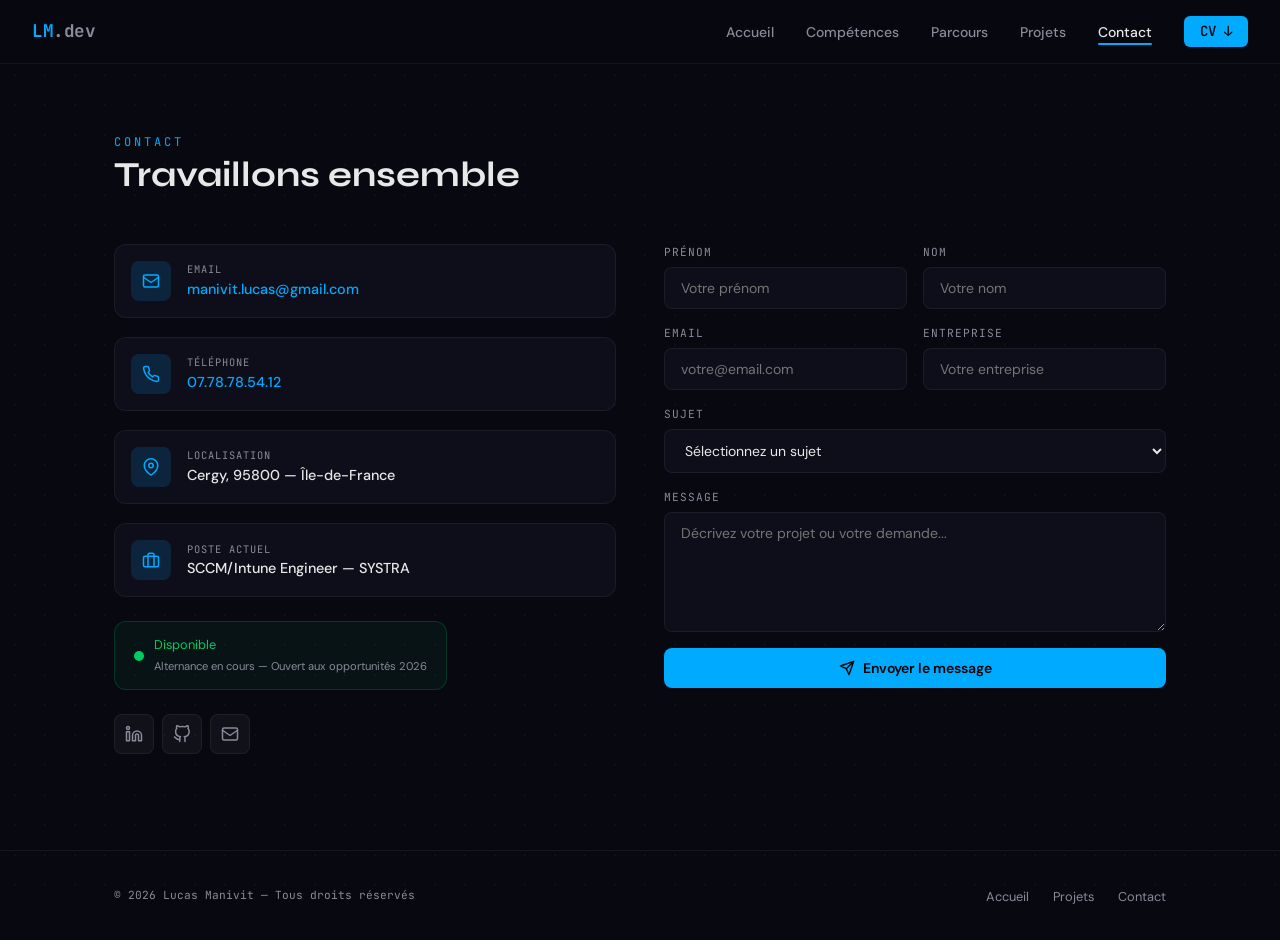
==== contact.html @ 803231f3 "Portfolio initial - Lucas Manivit" ====
<!DOCTYPE html>
<html lang="fr">
<head>
  <meta charset="UTF-8">
  <meta name="viewport" content="width=device-width, initial-scale=1.0">
  <title>Contact — Lucas Manivit</title>
  <meta name="description" content="Contactez Lucas Manivit — Ingénieur SCCM/Intune, étudiant Réseaux & Sécurité.">
  <link rel="preconnect" href="https://fonts.googleapis.com">
  <link rel="preconnect" href="https://fonts.gstatic.com" crossorigin>
  <link href="https://fonts.googleapis.com/css2?family=DM+Sans:wght@400;500;600;700&family=JetBrains+Mono:wght@400;500;600;700&family=Syne:wght@600;700;800&display=swap" rel="stylesheet">
  <link rel="stylesheet" href="assets/style.css">
</head>
<body>

  <!-- ========== NAV ========== -->
  <nav class="nav">
    <a href="index.html" class="nav-logo">LM<span>.dev</span></a>
    <ul class="nav-links">
      <li><a href="index.html">Accueil</a></li>
      <li><a href="index.html#skills">Compétences</a></li>
      <li><a href="index.html#parcours">Parcours</a></li>
      <li><a href="projects.html">Projets</a></li>
      <li><a href="contact.html" class="active">Contact</a></li>
      <!-- PERSONNALISE ICI — Lien vers ton CV PDF -->
      <li><a href="https://drive.google.com/file/d/1V28p5-ASsnXo-tvivpk8QhRlg4-nPZ9K/view?usp=sharing" class="nav-cta" target="_blank">CV ↓</a></li>
    </ul>
    <button class="nav-hamburger" aria-label="Menu">
      <span></span><span></span><span></span>
    </button>
  </nav>

  <!-- ========== CONTACT ========== -->
  <section class="section" style="padding-top:8rem; min-height:calc(100vh - 80px)">
    <div class="container">
      <div class="reveal">
        <span class="section-label">Contact</span>
        <h2 class="section-title">Travaillons ensemble</h2>
      </div>

      <div class="contact-grid">

        <!-- Colonne gauche : Infos -->
        <div class="reveal">
          <div class="contact-info-list">

            <div class="contact-item">
              <div class="contact-item-icon">
                <svg viewBox="0 0 24 24" fill="none" stroke="currentColor" stroke-width="2" stroke-linecap="round" stroke-linejoin="round"><rect x="2" y="4" width="20" height="16" rx="2"/><path d="M22 7l-10 7L2 7"/></svg>
              </div>
              <div class="contact-item-text">
                <span class="contact-item-label">Email</span>
                <a href="mailto:manivit.lucas@gmail.com?subject=Prise%20de%20contact%20-%20Portfolio%20Lucas%20Manivit" class="contact-item-value">manivit.lucas@gmail.com</a>
              </div>
            </div>

            <div class="contact-item">
              <div class="contact-item-icon">
                <svg viewBox="0 0 24 24" fill="none" stroke="currentColor" stroke-width="2" stroke-linecap="round" stroke-linejoin="round"><path d="M22 16.92v3a2 2 0 01-2.18 2 19.79 19.79 0 01-8.63-3.07 19.5 19.5 0 01-6-6 19.79 19.79 0 01-3.07-8.67A2 2 0 014.11 2h3a2 2 0 012 1.72 12.84 12.84 0 00.7 2.81 2 2 0 01-.45 2.11L8.09 9.91a16 16 0 006 6l1.27-1.27a2 2 0 012.11-.45 12.84 12.84 0 002.81.7A2 2 0 0122 16.92z"/></svg>
              </div>
              <div class="contact-item-text">
                <span class="contact-item-label">Téléphone</span>
                <a href="tel:+33778785412" class="contact-item-value">07.78.78.54.12</a>
              </div>
            </div>

            <div class="contact-item">
              <div class="contact-item-icon">
                <svg viewBox="0 0 24 24" fill="none" stroke="currentColor" stroke-width="2" stroke-linecap="round" stroke-linejoin="round"><path d="M21 10c0 7-9 13-9 13s-9-6-9-13a9 9 0 0118 0z"/><circle cx="12" cy="10" r="3"/></svg>
              </div>
              <div class="contact-item-text">
                <span class="contact-item-label">Localisation</span>
                <span class="contact-item-value">Cergy, 95800 — Île-de-France</span>
              </div>
            </div>

            <div class="contact-item">
              <div class="contact-item-icon">
                <svg viewBox="0 0 24 24" fill="none" stroke="currentColor" stroke-width="2" stroke-linecap="round" stroke-linejoin="round"><rect x="2" y="7" width="20" height="14" rx="2"/><path d="M16 21V5a2 2 0 00-2-2h-4a2 2 0 00-2 2v16"/></svg>
              </div>
              <div class="contact-item-text">
                <span class="contact-item-label">Poste actuel</span>
                <span class="contact-item-value">SCCM/Intune Engineer — SYSTRA</span>
              </div>
            </div>

          </div>

          <div class="availability-badge" style="margin-top:1.5rem">
            <div class="availability-dot"></div>
            <div class="availability-text">
              Disponible
              <span>Alternance en cours — Ouvert aux opportunités 2026</span>
            </div>
          </div>

          <div class="contact-socials" style="margin-top:1.5rem">
            <a href="https://www.linkedin.com/in/lucas-manivit/" class="social-btn" title="LinkedIn" target="_blank">
              <svg viewBox="0 0 24 24" fill="none" stroke="currentColor" stroke-width="2" stroke-linecap="round" stroke-linejoin="round"><path d="M16 8a6 6 0 016 6v7h-4v-7a2 2 0 00-4 0v7h-4v-7a6 6 0 016-6z"/><rect x="2" y="9" width="4" height="12"/><circle cx="4" cy="4" r="2"/></svg>
            </a>
            <a href="https://github.com/entimo" class="social-btn" title="GitHub" target="_blank">
              <svg viewBox="0 0 24 24" fill="none" stroke="currentColor" stroke-width="2" stroke-linecap="round" stroke-linejoin="round"><path d="M9 19c-5 1.5-5-2.5-7-3m14 6v-3.87a3.37 3.37 0 00-.94-2.61c3.14-.35 6.44-1.54 6.44-7A5.44 5.44 0 0020 4.77 5.07 5.07 0 0019.91 1S18.73.65 16 2.48a13.38 13.38 0 00-7 0C6.27.65 5.09 1 5.09 1A5.07 5.07 0 005 4.77a5.44 5.44 0 00-1.5 3.78c0 5.42 3.3 6.61 6.44 7A3.37 3.37 0 009 18.13V22"/></svg>
            </a>
            <a href="mailto:manivit.lucas@gmail.com?subject=Prise%20de%20contact%20-%20Portfolio%20Lucas%20Manivit" class="social-btn" title="Email">
              <svg viewBox="0 0 24 24" fill="none" stroke="currentColor" stroke-width="2" stroke-linecap="round" stroke-linejoin="round"><rect x="2" y="4" width="20" height="16" rx="2"/><path d="M22 7l-10 7L2 7"/></svg>
            </a>
          </div>
        </div>

        <!-- Colonne droite : Formulaire -->
        <div class="reveal">
          <form id="contact-form" class="contact-form">
            <div class="form-row">
              <div class="form-group">
                <label for="firstname">Prénom</label>
                <input type="text" id="firstname" name="firstname" placeholder="Votre prénom" required>
              </div>
              <div class="form-group">
                <label for="lastname">Nom</label>
                <input type="text" id="lastname" name="lastname" placeholder="Votre nom" required>
              </div>
            </div>

            <div class="form-row">
              <div class="form-group">
                <label for="email">Email</label>
                <input type="email" id="email" name="email" placeholder="votre@email.com" required>
              </div>
              <div class="form-group">
                <label for="company">Entreprise</label>
                <input type="text" id="company" name="company" placeholder="Votre entreprise">
              </div>
            </div>

            <div class="form-group">
              <label for="subject">Sujet</label>
              <select id="subject" name="subject">
                <option value="">Sélectionnez un sujet</option>
                <option value="opportunite">Opportunité professionnelle</option>
                <option value="projet">Proposition de projet</option>
                <option value="collaboration">Collaboration</option>
                <option value="autre">Autre</option>
              </select>
            </div>

            <div class="form-group">
              <label for="message">Message</label>
              <textarea id="message" name="message" placeholder="Décrivez votre projet ou votre demande..." required></textarea>
            </div>

            <button type="submit" class="btn btn-primary" style="width:100%;justify-content:center">
              <svg width="16" height="16" viewBox="0 0 24 24" fill="none" stroke="currentColor" stroke-width="2" stroke-linecap="round" stroke-linejoin="round"><line x1="22" y1="2" x2="11" y2="13"/><polygon points="22 2 15 22 11 13 2 9 22 2"/></svg>
              Envoyer le message
            </button>
          </form>

          <div id="form-success" class="form-success">
            ✓ Message envoyé avec succès ! Je vous répondrai dans les plus brefs délais.
          </div>
        </div>

      </div>
    </div>
  </section>

  <!-- ========== FOOTER ========== -->
  <footer class="footer">
    <div class="container">
      <div class="footer-content">
        <span class="footer-text">© 2026 Lucas Manivit — Tous droits réservés</span>
        <ul class="footer-links">
          <li><a href="index.html">Accueil</a></li>
          <li><a href="projects.html">Projets</a></li>
          <li><a href="contact.html">Contact</a></li>
        </ul>
      </div>
    </div>
  </footer>

  <!-- Scroll to top -->
  <button class="scroll-top" aria-label="Retour en haut">
    <svg viewBox="0 0 24 24" fill="none" stroke="currentColor" stroke-width="2" stroke-linecap="round" stroke-linejoin="round"><polyline points="18 15 12 9 6 15"/></svg>
  </button>

  <script src="assets/script.js"></script>
</body>
</html>
---- assets/style.css ----
/* ============================================
   LUCAS MANIVIT — PORTFOLIO
   Design System : Dark Minimal + Blue Accent
   ============================================ */

/* --- Reset & Base --- */
*, *::before, *::after { margin: 0; padding: 0; box-sizing: border-box; }

:root {
  --bg: #080810;
  --bg-card: #0e0e1a;
  --bg-card-hover: #12122a;
  --text: #e8e8e8;
  --text-dim: #8a8a9a;
  --accent: #00aaff;
  --accent-glow: rgba(0, 170, 255, 0.15);
  --accent-glow-strong: rgba(0, 170, 255, 0.3);
  --border: rgba(255, 255, 255, 0.06);
  --radius: 12px;
  --radius-sm: 8px;
  --transition: 0.2s ease;
  --font-body: 'DM Sans', sans-serif;
  --font-title: 'Syne', sans-serif;
  --font-mono: 'JetBrains Mono', monospace;
}

html {
  scroll-behavior: smooth;
  font-size: 16px;
  -webkit-font-smoothing: antialiased;
}

body {
  font-family: var(--font-body);
  background: var(--bg);
  color: var(--text);
  line-height: 1.6;
  overflow-x: hidden;
  position: relative;
}

/* Dot grid background */
body::before {
  content: '';
  position: fixed;
  inset: 0;
  background-image: radial-gradient(rgba(255,255,255,0.03) 1px, transparent 1px);
  background-size: 30px 30px;
  pointer-events: none;
  z-index: 0;
}

a { color: var(--accent); text-decoration: none; transition: color var(--transition); }
a:hover { color: #33bbff; }

img { max-width: 100%; display: block; }

/* --- Scroll Reveal --- */
.reveal {
  opacity: 0;
  transform: translateY(30px);
  transition: opacity 0.4s ease, transform 0.4s ease;
}
.reveal.visible {
  opacity: 1;
  transform: translateY(0);
}

/* --- Navigation --- */
.nav {
  position: fixed;
  top: 0;
  left: 0;
  right: 0;
  z-index: 1000;
  padding: 0 2rem;
  height: 64px;
  display: flex;
  align-items: center;
  justify-content: space-between;
  background: rgba(8, 8, 16, 0.8);
  backdrop-filter: blur(20px);
  -webkit-backdrop-filter: blur(20px);
  border-bottom: 1px solid var(--border);
}

.nav-logo {
  font-family: var(--font-mono);
  font-size: 1.1rem;
  font-weight: 700;
  color: var(--accent);
  letter-spacing: -0.5px;
}
.nav-logo span { color: var(--text-dim); }

.nav-links {
  display: flex;
  align-items: center;
  gap: 2rem;
  list-style: none;
}

.nav-links a {
  color: var(--text-dim);
  font-size: 0.875rem;
  font-weight: 500;
  transition: color var(--transition);
  position: relative;
}
.nav-links a:hover,
.nav-links a.active { color: var(--text); }

.nav-links a.active::after {
  content: '';
  position: absolute;
  bottom: -4px;
  left: 0;
  right: 0;
  height: 2px;
  background: var(--accent);
  border-radius: 1px;
}

.nav-cta {
  padding: 0.4rem 1rem;
  background: var(--accent);
  color: #000 !important;
  border-radius: 6px;
  font-family: var(--font-mono);
  font-size: 0.8rem;
  font-weight: 600;
  transition: all var(--transition);
}
.nav-cta:hover {
  background: #33bbff;
  box-shadow: 0 0 20px var(--accent-glow);
}

/* Hamburger */
.nav-hamburger {
  display: none;
  flex-direction: column;
  gap: 5px;
  cursor: pointer;
  background: none;
  border: none;
  padding: 4px;
}
.nav-hamburger span {
  width: 24px;
  height: 2px;
  background: var(--text);
  border-radius: 2px;
  transition: all 0.3s ease;
}
.nav-hamburger.open span:nth-child(1) { transform: rotate(45deg) translate(5px, 5px); }
.nav-hamburger.open span:nth-child(2) { opacity: 0; }
.nav-hamburger.open span:nth-child(3) { transform: rotate(-45deg) translate(5px, -5px); }

/* --- Container --- */
.container {
  max-width: 1100px;
  margin: 0 auto;
  padding: 0 1.5rem;
  position: relative;
  z-index: 1;
}

/* --- Section --- */
.section {
  padding: 6rem 0;
}

.section-label {
  font-family: var(--font-mono);
  font-size: 0.75rem;
  color: var(--accent);
  text-transform: uppercase;
  letter-spacing: 3px;
  margin-bottom: 0.5rem;
}

.section-title {
  font-family: var(--font-title);
  font-size: 2.2rem;
  font-weight: 700;
  margin-bottom: 3rem;
  line-height: 1.2;
}

/* ============================================
   HERO
   ============================================ */
.hero {
  min-height: 100vh;
  display: flex;
  align-items: center;
  padding-top: 64px;
  position: relative;
}

/* Glow orb behind hero */
.hero::before {
  content: '';
  position: absolute;
  top: 20%;
  left: 50%;
  transform: translateX(-50%);
  width: 600px;
  height: 600px;
  background: radial-gradient(circle, rgba(0,170,255,0.06) 0%, transparent 70%);
  pointer-events: none;
}

.hero-content {
  display: flex;
  align-items: center;
  gap: 4rem;
  width: 100%;
}

.hero-text { flex: 1; }

.hero-badge {
  display: inline-flex;
  align-items: center;
  gap: 0.5rem;
  padding: 0.35rem 0.9rem;
  background: rgba(0, 170, 255, 0.08);
  border: 1px solid rgba(0, 170, 255, 0.2);
  border-radius: 20px;
  font-family: var(--font-mono);
  font-size: 0.7rem;
  color: var(--accent);
  margin-bottom: 1.5rem;
}
.hero-badge .pulse {
  width: 8px;
  height: 8px;
  background: #00cc66;
  border-radius: 50%;
  animation: pulse 2s infinite;
}
@keyframes pulse {
  0%, 100% { box-shadow: 0 0 0 0 rgba(0,204,102,0.4); }
  50% { box-shadow: 0 0 0 6px rgba(0,204,102,0); }
}

.hero-name {
  font-family: var(--font-title);
  font-size: 3.5rem;
  font-weight: 800;
  line-height: 1.1;
  margin-bottom: 0.5rem;
}

.hero-title-animated {
  font-family: var(--font-mono);
  font-size: 1.1rem;
  color: var(--accent);
  min-height: 1.8rem;
  margin-bottom: 1rem;
}
.hero-title-animated .cursor {
  display: inline-block;
  width: 2px;
  height: 1.1em;
  background: var(--accent);
  margin-left: 2px;
  vertical-align: text-bottom;
  animation: blink 0.7s step-end infinite;
}
@keyframes blink {
  50% { opacity: 0; }
}

.hero-subtitle {
  font-size: 1.05rem;
  color: var(--text-dim);
  max-width: 500px;
  margin-bottom: 2rem;
  line-height: 1.7;
}

.hero-actions {
  display: flex;
  flex-wrap: wrap;
  gap: 0.75rem;
  margin-bottom: 1.5rem;
}

.btn {
  display: inline-flex;
  align-items: center;
  gap: 0.5rem;
  padding: 0.7rem 1.4rem;
  border-radius: var(--radius-sm);
  font-size: 0.875rem;
  font-weight: 600;
  cursor: pointer;
  border: none;
  transition: all var(--transition);
  font-family: var(--font-body);
}

.btn-primary {
  background: var(--accent);
  color: #000;
}
.btn-primary:hover {
  background: #33bbff;
  color: #000;
  box-shadow: 0 0 30px var(--accent-glow);
  transform: translateY(-1px);
}

.btn-outline {
  background: transparent;
  color: var(--text);
  border: 1px solid rgba(255,255,255,0.15);
}
.btn-outline:hover {
  border-color: var(--accent);
  color: var(--accent);
  transform: translateY(-1px);
}

.hero-socials {
  display: flex;
  gap: 0.5rem;
}

.social-btn {
  width: 40px;
  height: 40px;
  display: flex;
  align-items: center;
  justify-content: center;
  border-radius: var(--radius-sm);
  background: rgba(255,255,255,0.04);
  border: 1px solid var(--border);
  color: var(--text-dim);
  transition: all var(--transition);
}
.social-btn:hover {
  background: var(--accent-glow);
  border-color: rgba(0,170,255,0.3);
  color: var(--accent);
  transform: translateY(-2px);
}
.social-btn svg { width: 18px; height: 18px; }

/* Avatar */
.hero-avatar {
  flex-shrink: 0;
}

.avatar-ring {
  width: 220px;
  height: 220px;
  border-radius: 50%;
  padding: 3px;
  background: linear-gradient(135deg, var(--accent), rgba(0,170,255,0.2));
  position: relative;
}
.avatar-ring::after {
  content: '';
  position: absolute;
  inset: -8px;
  border-radius: 50%;
  border: 1px solid rgba(0,170,255,0.1);
}

.avatar-inner {
  width: 100%;
  height: 100%;
  border-radius: 50%;
  background: var(--bg-card);
  display: flex;
  align-items: center;
  justify-content: center;
  font-family: var(--font-title);
  font-size: 4rem;
  font-weight: 800;
  color: var(--accent);
  overflow: hidden;
}
.avatar-inner img {
  width: 100%;
  height: 100%;
  object-fit: cover;
}

/* ============================================
   ABOUT
   ============================================ */
.about-grid {
  display: grid;
  grid-template-columns: 1fr 1fr;
  gap: 2rem;
}

.about-text {
  color: var(--text-dim);
  font-size: 0.95rem;
  line-height: 1.8;
}
.about-text strong { color: var(--text); font-weight: 600; }

.about-info-grid {
  display: grid;
  grid-template-columns: 1fr 1fr;
  gap: 1rem;
}

.info-card {
  padding: 1.2rem;
  background: var(--bg-card);
  border: 1px solid var(--border);
  border-radius: var(--radius);
  transition: all var(--transition);
}
.info-card:hover {
  border-color: rgba(0,170,255,0.2);
  background: var(--bg-card-hover);
}
.info-card-label {
  font-family: var(--font-mono);
  font-size: 0.65rem;
  color: var(--text-dim);
  text-transform: uppercase;
  letter-spacing: 1.5px;
  margin-bottom: 0.4rem;
}
.info-card-value {
  font-size: 0.9rem;
  font-weight: 600;
}
.info-card-value a { color: var(--text); }
.info-card-value a:hover { color: var(--accent); }

/* Languages */
.lang-list {
  display: flex;
  flex-direction: column;
  gap: 0.6rem;
  margin-top: 1.5rem;
}
.lang-item {
  display: flex;
  align-items: center;
  justify-content: space-between;
}
.lang-name {
  font-size: 0.85rem;
  display: flex;
  align-items: center;
  gap: 0.5rem;
}
.lang-level {
  font-family: var(--font-mono);
  font-size: 0.7rem;
  color: var(--text-dim);
}
.lang-bar {
  flex: 1;
  height: 3px;
  background: rgba(255,255,255,0.06);
  border-radius: 2px;
  margin: 0 1rem;
  position: relative;
}
.lang-bar-fill {
  position: absolute;
  left: 0;
  top: 0;
  height: 100%;
  background: var(--accent);
  border-radius: 2px;
  transition: width 0.6s ease;
}

/* ============================================
   SKILLS
   ============================================ */
.skills-categories {
  display: flex;
  flex-direction: column;
  gap: 2.5rem;
}

.skill-category-title {
  font-family: var(--font-title);
  font-size: 1.1rem;
  font-weight: 600;
  margin-bottom: 1rem;
  display: flex;
  align-items: center;
  gap: 0.6rem;
}

.skills-grid {
  display: flex;
  flex-wrap: wrap;
  gap: 0.6rem;
}

.skill-badge {
  display: inline-flex;
  flex-direction: column;
  align-items: center;
  gap: 0.3rem;
  padding: 0.7rem 1rem;
  background: var(--bg-card);
  border: 1px solid var(--border);
  border-radius: var(--radius-sm);
  transition: all var(--transition);
  cursor: default;
}
.skill-badge:hover {
  border-color: rgba(0,170,255,0.3);
  background: var(--bg-card-hover);
  transform: translateY(-2px);
  box-shadow: 0 4px 20px var(--accent-glow);
}

.skill-badge-name {
  font-size: 0.8rem;
  font-weight: 600;
  white-space: nowrap;
}

.skill-badge-level {
  font-family: var(--font-mono);
  font-size: 0.6rem;
  text-transform: uppercase;
  letter-spacing: 0.5px;
}
.skill-badge-level.maitrise { color: var(--accent); }
.skill-badge-level.pratique { color: #8a8aff; }
.skill-badge-level.notions { color: var(--text-dim); }

/* ============================================
   TIMELINE
   ============================================ */
.timeline {
  position: relative;
  padding-left: 2.5rem;
}
.timeline::before {
  content: '';
  position: absolute;
  left: 0;
  top: 0;
  bottom: 0;
  width: 2px;
  background: linear-gradient(to bottom, var(--accent), rgba(0,170,255,0.1));
}

.timeline-item {
  position: relative;
  padding-bottom: 3rem;
}
.timeline-item:last-child { padding-bottom: 0; }

.timeline-dot {
  position: absolute;
  left: -2.5rem;
  top: 0.3rem;
  width: 12px;
  height: 12px;
  border-radius: 50%;
  border: 2px solid var(--accent);
  background: var(--bg);
  transform: translateX(-5px);
}
.timeline-dot.filled {
  background: var(--accent);
  box-shadow: 0 0 10px var(--accent-glow);
}

.timeline-date {
  font-family: var(--font-mono);
  font-size: 0.7rem;
  color: var(--accent);
  text-transform: uppercase;
  letter-spacing: 1px;
  margin-bottom: 0.3rem;
}

.timeline-title {
  font-family: var(--font-title);
  font-size: 1.15rem;
  font-weight: 700;
  margin-bottom: 0.15rem;
}

.timeline-company {
  font-size: 0.9rem;
  color: var(--text-dim);
  margin-bottom: 0.7rem;
}

.timeline-desc {
  color: var(--text-dim);
  font-size: 0.85rem;
  line-height: 1.7;
}
.timeline-desc li {
  margin-bottom: 0.3rem;
  list-style: none;
  padding-left: 1rem;
  position: relative;
}
.timeline-desc li::before {
  content: '›';
  position: absolute;
  left: 0;
  color: var(--accent);
  font-weight: bold;
}

.timeline-tags {
  display: flex;
  flex-wrap: wrap;
  gap: 0.4rem;
  margin-top: 0.8rem;
}

.tag {
  font-family: var(--font-mono);
  font-size: 0.65rem;
  padding: 0.2rem 0.6rem;
  background: rgba(0, 170, 255, 0.08);
  border: 1px solid rgba(0, 170, 255, 0.15);
  border-radius: 4px;
  color: var(--accent);
  white-space: nowrap;
}

/* Section divider for experience vs education */
.timeline-section-label {
  font-family: var(--font-mono);
  font-size: 0.7rem;
  color: var(--text-dim);
  text-transform: uppercase;
  letter-spacing: 2px;
  margin-bottom: 1.5rem;
  margin-top: 1rem;
}

/* ============================================
   PROJECTS (projects.html)
   ============================================ */
.project-filters {
  display: flex;
  flex-wrap: wrap;
  gap: 0.5rem;
  margin-bottom: 2rem;
}

.filter-btn {
  font-family: var(--font-mono);
  font-size: 0.75rem;
  padding: 0.4rem 1rem;
  background: transparent;
  border: 1px solid var(--border);
  border-radius: 20px;
  color: var(--text-dim);
  cursor: pointer;
  transition: all var(--transition);
}
.filter-btn:hover,
.filter-btn.active {
  background: var(--accent-glow);
  border-color: var(--accent);
  color: var(--accent);
}

.projects-grid {
  display: grid;
  grid-template-columns: repeat(auto-fill, minmax(320px, 1fr));
  gap: 1.2rem;
}

.project-card {
  background: var(--bg-card);
  border: 1px solid var(--border);
  border-radius: var(--radius);
  padding: 1.5rem;
  transition: all 0.3s ease;
  display: flex;
  flex-direction: column;
}
.project-card:hover {
  border-color: rgba(0,170,255,0.3);
  transform: translateY(-3px);
  box-shadow: 0 8px 40px var(--accent-glow);
}
.project-card.placeholder {
  border-style: dashed;
  opacity: 0.5;
}
.project-card.placeholder:hover {
  opacity: 0.7;
}

.project-icon {
  font-size: 1.8rem;
  margin-bottom: 1rem;
}

.project-title {
  font-family: var(--font-title);
  font-size: 1.05rem;
  font-weight: 700;
  margin-bottom: 0.5rem;
}

.project-desc {
  font-size: 0.85rem;
  color: var(--text-dim);
  line-height: 1.6;
  flex: 1;
  margin-bottom: 1rem;
}

.project-tags {
  display: flex;
  flex-wrap: wrap;
  gap: 0.3rem;
  margin-bottom: 1rem;
}

.project-links {
  display: flex;
  gap: 0.5rem;
}

.project-link {
  font-family: var(--font-mono);
  font-size: 0.7rem;
  padding: 0.3rem 0.8rem;
  border: 1px solid var(--border);
  border-radius: 4px;
  color: var(--text-dim);
  transition: all var(--transition);
  display: inline-flex;
  align-items: center;
  gap: 0.3rem;
}
.project-link:hover {
  border-color: var(--accent);
  color: var(--accent);
}

/* ============================================
   CONTACT (contact.html)
   ============================================ */
.contact-grid {
  display: grid;
  grid-template-columns: 1fr 1fr;
  gap: 3rem;
}

.contact-info-list {
  display: flex;
  flex-direction: column;
  gap: 1.2rem;
}

.contact-item {
  display: flex;
  align-items: center;
  gap: 1rem;
  padding: 1rem;
  background: var(--bg-card);
  border: 1px solid var(--border);
  border-radius: var(--radius);
  transition: all var(--transition);
}
.contact-item:hover {
  border-color: rgba(0,170,255,0.2);
}

.contact-item-icon {
  width: 40px;
  height: 40px;
  display: flex;
  align-items: center;
  justify-content: center;
  background: var(--accent-glow);
  border-radius: var(--radius-sm);
  color: var(--accent);
  flex-shrink: 0;
}
.contact-item-icon svg { width: 18px; height: 18px; }

.contact-item-text {
  display: flex;
  flex-direction: column;
}
.contact-item-label {
  font-family: var(--font-mono);
  font-size: 0.65rem;
  color: var(--text-dim);
  text-transform: uppercase;
  letter-spacing: 1px;
}
.contact-item-value {
  font-size: 0.9rem;
  font-weight: 500;
}

.availability-badge {
  display: inline-flex;
  align-items: center;
  gap: 0.6rem;
  padding: 0.8rem 1.2rem;
  background: rgba(0, 204, 102, 0.06);
  border: 1px solid rgba(0, 204, 102, 0.2);
  border-radius: var(--radius);
  margin-top: 0.5rem;
}
.availability-dot {
  width: 10px;
  height: 10px;
  background: #00cc66;
  border-radius: 50%;
  animation: pulse 2s infinite;
}
.availability-text {
  font-size: 0.8rem;
  color: #00cc66;
}
.availability-text span {
  color: var(--text-dim);
  display: block;
  font-size: 0.7rem;
  margin-top: 0.15rem;
}

.contact-socials {
  display: flex;
  gap: 0.5rem;
  margin-top: 1.5rem;
}

/* Form */
.contact-form {
  display: flex;
  flex-direction: column;
  gap: 1rem;
}

.form-row {
  display: grid;
  grid-template-columns: 1fr 1fr;
  gap: 1rem;
}

.form-group {
  display: flex;
  flex-direction: column;
  gap: 0.3rem;
}

.form-group label {
  font-family: var(--font-mono);
  font-size: 0.7rem;
  color: var(--text-dim);
  text-transform: uppercase;
  letter-spacing: 1px;
}

.form-group input,
.form-group textarea,
.form-group select {
  background: var(--bg-card);
  border: 1px solid var(--border);
  border-radius: var(--radius-sm);
  padding: 0.7rem 1rem;
  color: var(--text);
  font-family: var(--font-body);
  font-size: 0.875rem;
  transition: border-color var(--transition);
  outline: none;
}
.form-group input:focus,
.form-group textarea:focus,
.form-group select:focus {
  border-color: var(--accent);
  box-shadow: 0 0 0 3px var(--accent-glow);
}

.form-group textarea {
  resize: vertical;
  min-height: 120px;
}

.form-success {
  display: none;
  padding: 1rem;
  background: rgba(0, 204, 102, 0.08);
  border: 1px solid rgba(0, 204, 102, 0.2);
  border-radius: var(--radius);
  color: #00cc66;
  font-size: 0.9rem;
  text-align: center;
}
.form-success.show { display: block; }

/* ============================================
   FOOTER
   ============================================ */
.footer {
  border-top: 1px solid var(--border);
  padding: 2rem 0;
  text-align: center;
}

.footer-content {
  display: flex;
  align-items: center;
  justify-content: space-between;
}

.footer-text {
  font-family: var(--font-mono);
  font-size: 0.7rem;
  color: var(--text-dim);
}

.footer-links {
  display: flex;
  gap: 1.5rem;
  list-style: none;
}
.footer-links a {
  font-size: 0.8rem;
  color: var(--text-dim);
}
.footer-links a:hover { color: var(--accent); }

/* ============================================
   SCROLL TO TOP
   ============================================ */
.scroll-top {
  position: fixed;
  bottom: 2rem;
  right: 2rem;
  width: 40px;
  height: 40px;
  display: flex;
  align-items: center;
  justify-content: center;
  background: var(--bg-card);
  border: 1px solid var(--border);
  border-radius: var(--radius-sm);
  color: var(--text-dim);
  cursor: pointer;
  opacity: 0;
  visibility: hidden;
  transition: all var(--transition);
  z-index: 999;
}
.scroll-top.visible {
  opacity: 1;
  visibility: visible;
}
.scroll-top:hover {
  border-color: var(--accent);
  color: var(--accent);
  transform: translateY(-2px);
}
.scroll-top svg { width: 18px; height: 18px; }

/* ============================================
   RESPONSIVE
   ============================================ */
@media (max-width: 768px) {
  .nav-links {
    display: none;
    position: fixed;
    top: 64px;
    left: 0;
    right: 0;
    bottom: 0;
    background: rgba(8, 8, 16, 0.97);
    backdrop-filter: blur(20px);
    flex-direction: column;
    align-items: center;
    justify-content: center;
    gap: 2rem;
  }
  .nav-links.open { display: flex; }
  .nav-hamburger { display: flex; }

  .hero-content { flex-direction: column-reverse; text-align: center; gap: 2rem; }
  .hero-subtitle { margin: 0 auto 2rem; }
  .hero-actions { justify-content: center; }
  .hero-socials { justify-content: center; }
  .hero-name { font-size: 2.5rem; }
  .hero-badge { margin: 0 auto 1.5rem; }
  .avatar-ring { width: 160px; height: 160px; }
  .avatar-inner { font-size: 3rem; }

  .about-grid { grid-template-columns: 1fr; }
  .about-info-grid { grid-template-columns: 1fr 1fr; }

  .contact-grid { grid-template-columns: 1fr; }
  .form-row { grid-template-columns: 1fr; }

  .section-title { font-size: 1.8rem; }
  .section { padding: 4rem 0; }

  .footer-content { flex-direction: column; gap: 1rem; }

  .projects-grid { grid-template-columns: 1fr; }
}

@media (max-width: 480px) {
  .hero-name { font-size: 2rem; }
  .hero-title-animated { font-size: 0.9rem; }
  .about-info-grid { grid-template-columns: 1fr; }
  .hero-actions { flex-direction: column; align-items: center; }
}
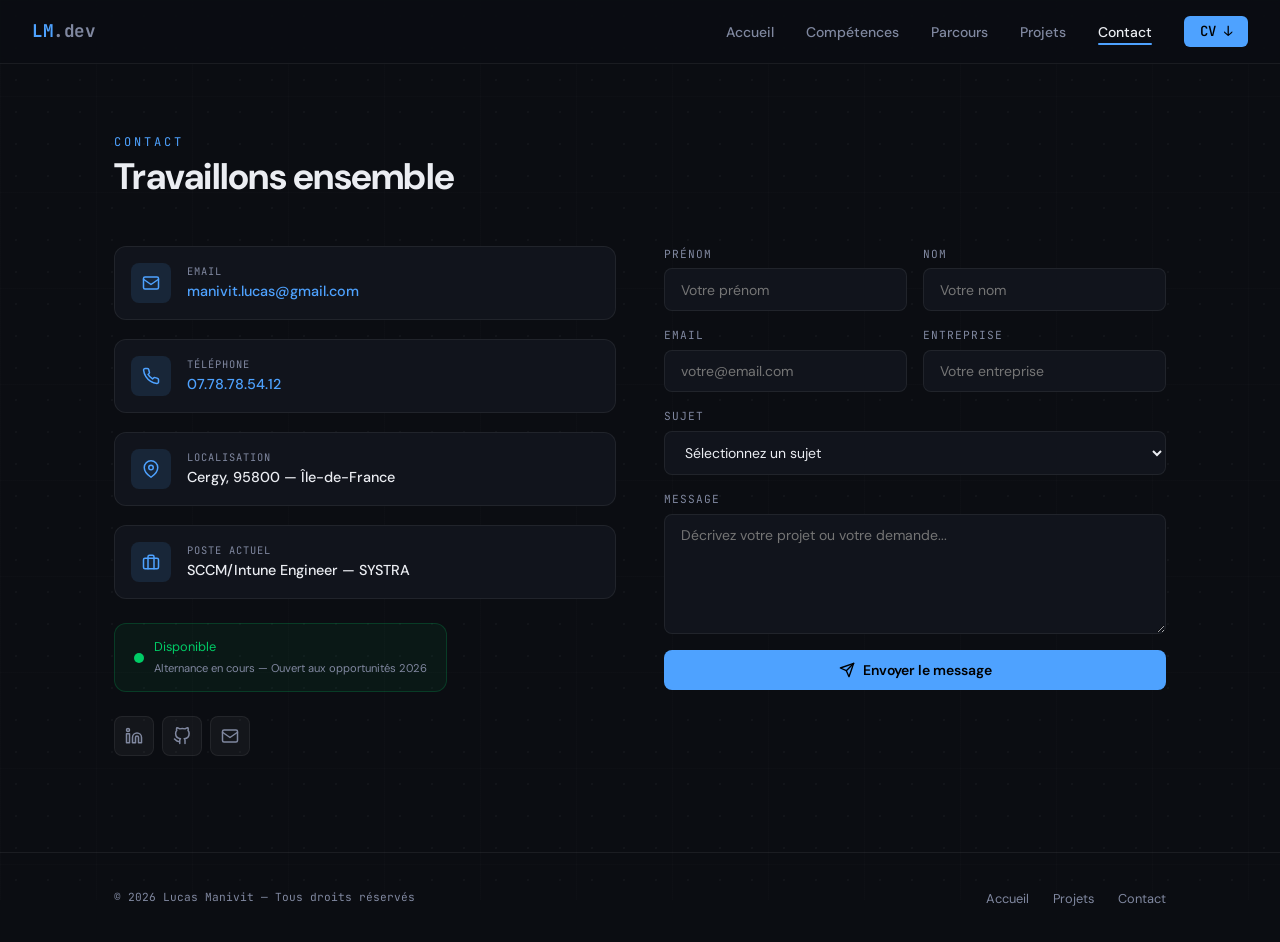
==== commit f0bda2b9: "feat(portfolio): refonte orientée recruteur IT - Hero refondu : titre SCCM/Intune Engineer + 3 metri" ====
--- a/contact.html
+++ b/contact.html
@@ -3,11 +3,19 @@
 <head>
   <meta charset="UTF-8">
   <meta name="viewport" content="width=device-width, initial-scale=1.0">
-  <title>Contact — Lucas Manivit</title>
-  <meta name="description" content="Contactez Lucas Manivit — Ingénieur SCCM/Intune, étudiant Réseaux & Sécurité.">
+  <title>Contact — Lucas Manivit · SCCM / Intune Engineer</title>
+  <meta name="description" content="Contactez Lucas Manivit — SCCM/Intune Engineer en alternance chez SYSTRA, étudiant Réseaux &amp; Sécurité à ESIEE-IT. Disponible pour échanger sur des opportunités IT.">
+  <meta name="author" content="Lucas Manivit">
+  <link rel="canonical" href="https://entimo.github.io/portfolio/contact.html">
+  <meta property="og:type" content="website">
+  <meta property="og:title" content="Contact — Lucas Manivit">
+  <meta property="og:description" content="Disponible pour échanger sur des opportunités IT (SCCM, Intune, Réseaux &amp; Sécurité).">
+  <meta property="og:url" content="https://entimo.github.io/portfolio/contact.html">
+  <meta property="og:image" content="https://entimo.github.io/portfolio/assets/profil.JPG">
+  <meta name="theme-color" content="#0b0d12">
   <link rel="preconnect" href="https://fonts.googleapis.com">
   <link rel="preconnect" href="https://fonts.gstatic.com" crossorigin>
-  <link href="https://fonts.googleapis.com/css2?family=DM+Sans:wght@400;500;600;700&family=JetBrains+Mono:wght@400;500;600;700&family=Syne:wght@600;700;800&display=swap" rel="stylesheet">
+  <link href="https://fonts.googleapis.com/css2?family=DM+Sans:wght@400;500;600;700;800&family=JetBrains+Mono:wght@400;500;600;700&display=swap" rel="stylesheet">
   <link rel="stylesheet" href="assets/style.css">
 </head>
 <body>
@@ -22,9 +30,9 @@
       <li><a href="projects.html">Projets</a></li>
       <li><a href="contact.html" class="active">Contact</a></li>
       <!-- PERSONNALISE ICI — Lien vers ton CV PDF -->
-      <li><a href="https://drive.google.com/file/d/1V28p5-ASsnXo-tvivpk8QhRlg4-nPZ9K/view?usp=sharing" class="nav-cta" target="_blank">CV ↓</a></li>
+      <li><a href="CV-Lucas-Manivit.pdf" download class="nav-cta" target="_blank" rel="noopener">CV ↓</a></li>
     </ul>
-    <button class="nav-hamburger" aria-label="Menu">
+    <button class="nav-hamburger" aria-label="Menu" aria-expanded="false">
       <span></span><span></span><span></span>
     </button>
   </nav>
@@ -94,10 +102,10 @@
           </div>
 
           <div class="contact-socials" style="margin-top:1.5rem">
-            <a href="https://www.linkedin.com/in/lucas-manivit/" class="social-btn" title="LinkedIn" target="_blank">
+            <a href="https://www.linkedin.com/in/lucas-manivit/" class="social-btn" aria-label="LinkedIn" title="LinkedIn" target="_blank" rel="noopener">
               <svg viewBox="0 0 24 24" fill="none" stroke="currentColor" stroke-width="2" stroke-linecap="round" stroke-linejoin="round"><path d="M16 8a6 6 0 016 6v7h-4v-7a2 2 0 00-4 0v7h-4v-7a6 6 0 016-6z"/><rect x="2" y="9" width="4" height="12"/><circle cx="4" cy="4" r="2"/></svg>
             </a>
-            <a href="https://github.com/entimo" class="social-btn" title="GitHub" target="_blank">
+            <a href="https://github.com/entimo" class="social-btn" aria-label="GitHub" title="GitHub" target="_blank" rel="noopener">
               <svg viewBox="0 0 24 24" fill="none" stroke="currentColor" stroke-width="2" stroke-linecap="round" stroke-linejoin="round"><path d="M9 19c-5 1.5-5-2.5-7-3m14 6v-3.87a3.37 3.37 0 00-.94-2.61c3.14-.35 6.44-1.54 6.44-7A5.44 5.44 0 0020 4.77 5.07 5.07 0 0019.91 1S18.73.65 16 2.48a13.38 13.38 0 00-7 0C6.27.65 5.09 1 5.09 1A5.07 5.07 0 005 4.77a5.44 5.44 0 00-1.5 3.78c0 5.42 3.3 6.61 6.44 7A3.37 3.37 0 009 18.13V22"/></svg>
             </a>
             <a href="mailto:manivit.lucas@gmail.com?subject=Prise%20de%20contact%20-%20Portfolio%20Lucas%20Manivit" class="social-btn" title="Email">
--- a/assets/style.css
+++ b/assets/style.css
@@ -7,21 +7,27 @@
 *, *::before, *::after { margin: 0; padding: 0; box-sizing: border-box; }
 
 :root {
-  --bg: #080810;
-  --bg-card: #0e0e1a;
-  --bg-card-hover: #12122a;
-  --text: #e8e8e8;
-  --text-dim: #8a8a9a;
-  --accent: #00aaff;
-  --accent-glow: rgba(0, 170, 255, 0.15);
-  --accent-glow-strong: rgba(0, 170, 255, 0.3);
-  --border: rgba(255, 255, 255, 0.06);
+  --bg: #0b0d12;
+  --bg-elev: #11141c;
+  --bg-card: #11141c;
+  --bg-card-hover: #161a24;
+  --text: #ebedf2;
+  --text-soft: #b6bcc8;
+  --text-dim: #8088a0;
+  --accent: #4ea2ff;
+  --accent-strong: #79b8ff;
+  --accent-glow: rgba(78, 162, 255, 0.12);
+  --accent-glow-strong: rgba(78, 162, 255, 0.22);
+  --success: #4ade80;
+  --border: rgba(235, 237, 242, 0.07);
+  --border-strong: rgba(235, 237, 242, 0.12);
   --radius: 12px;
   --radius-sm: 8px;
+  --radius-lg: 16px;
   --transition: 0.2s ease;
-  --font-body: 'DM Sans', sans-serif;
-  --font-title: 'Syne', sans-serif;
-  --font-mono: 'JetBrains Mono', monospace;
+  --font-body: 'DM Sans', system-ui, -apple-system, sans-serif;
+  --font-title: 'DM Sans', system-ui, -apple-system, sans-serif;
+  --font-mono: 'JetBrains Mono', ui-monospace, SFMono-Regular, monospace;
 }
 
 html {
@@ -39,19 +45,23 @@
   position: relative;
 }
 
-/* Dot grid background */
+/* Subtle infrastructure grid (dots + faint network lines) */
 body::before {
   content: '';
   position: fixed;
   inset: 0;
-  background-image: radial-gradient(rgba(255,255,255,0.03) 1px, transparent 1px);
-  background-size: 30px 30px;
+  background-image:
+    radial-gradient(rgba(235,237,242,0.035) 1px, transparent 1px),
+    linear-gradient(rgba(235,237,242,0.014) 1px, transparent 1px),
+    linear-gradient(90deg, rgba(235,237,242,0.014) 1px, transparent 1px);
+  background-size: 32px 32px, 96px 96px, 96px 96px;
+  background-position: 0 0, 0 0, 0 0;
   pointer-events: none;
   z-index: 0;
 }
 
 a { color: var(--accent); text-decoration: none; transition: color var(--transition); }
-a:hover { color: #33bbff; }
+a:hover { color: var(--accent-strong); }
 
 img { max-width: 100%; display: block; }
 
@@ -78,9 +88,9 @@
   display: flex;
   align-items: center;
   justify-content: space-between;
-  background: rgba(8, 8, 16, 0.8);
-  backdrop-filter: blur(20px);
-  -webkit-backdrop-filter: blur(20px);
+  background: rgba(11, 13, 18, 0.78);
+  backdrop-filter: blur(20px) saturate(140%);
+  -webkit-backdrop-filter: blur(20px) saturate(140%);
   border-bottom: 1px solid var(--border);
 }
 
@@ -132,7 +142,7 @@
   transition: all var(--transition);
 }
 .nav-cta:hover {
-  background: #33bbff;
+  background: var(--accent-strong);
   box-shadow: 0 0 20px var(--accent-glow);
 }
 
@@ -182,11 +192,15 @@
 
 .section-title {
   font-family: var(--font-title);
-  font-size: 2.2rem;
+  font-size: clamp(1.7rem, 2.6vw + 0.6rem, 2.3rem);
   font-weight: 700;
   margin-bottom: 3rem;
   line-height: 1.2;
-}
+  letter-spacing: -0.02em;
+  color: var(--text);
+}
+
+.section-tight { padding: 4.5rem 0; }
 
 /* ============================================
    HERO
@@ -199,17 +213,18 @@
   position: relative;
 }
 
-/* Glow orb behind hero */
+/* Subtle ambient glow behind hero (very low intensity, non-cyberpunk) */
 .hero::before {
   content: '';
   position: absolute;
-  top: 20%;
-  left: 50%;
-  transform: translateX(-50%);
-  width: 600px;
-  height: 600px;
-  background: radial-gradient(circle, rgba(0,170,255,0.06) 0%, transparent 70%);
+  top: 30%;
+  left: 60%;
+  transform: translate(-50%, -50%);
+  width: 720px;
+  height: 720px;
+  background: radial-gradient(circle, rgba(78,162,255,0.045) 0%, transparent 65%);
   pointer-events: none;
+  filter: blur(8px);
 }
 
 .hero-content {
@@ -226,8 +241,8 @@
   align-items: center;
   gap: 0.5rem;
   padding: 0.35rem 0.9rem;
-  background: rgba(0, 170, 255, 0.08);
-  border: 1px solid rgba(0, 170, 255, 0.2);
+  background: rgba(78, 162, 255, 0.08);
+  border: 1px solid rgba(78, 162, 255, 0.2);
   border-radius: 20px;
   font-family: var(--font-mono);
   font-size: 0.7rem;
@@ -248,18 +263,37 @@
 
 .hero-name {
   font-family: var(--font-title);
-  font-size: 3.5rem;
+  font-size: clamp(2.4rem, 5vw + 0.5rem, 3.6rem);
   font-weight: 800;
-  line-height: 1.1;
-  margin-bottom: 0.5rem;
-}
-
+  line-height: 1.05;
+  margin-bottom: 0.6rem;
+  letter-spacing: -0.035em;
+}
+
+/* New : static positioning line (replaces typewriter) */
+.hero-role {
+  font-family: var(--font-mono);
+  font-size: clamp(0.95rem, 1.2vw + 0.4rem, 1.15rem);
+  font-weight: 500;
+  color: var(--accent);
+  letter-spacing: 0.01em;
+  margin-bottom: 1.1rem;
+  display: flex;
+  flex-wrap: wrap;
+  gap: 0.4rem 0.6rem;
+  align-items: baseline;
+}
+.hero-role-sep { color: var(--text-dim); opacity: 0.6; }
+.hero-role-alt { color: var(--text-soft); font-weight: 400; }
+
+/* Legacy typewriter — kept for backward-compat in case JS still references it */
 .hero-title-animated {
   font-family: var(--font-mono);
   font-size: 1.1rem;
   color: var(--accent);
   min-height: 1.8rem;
   margin-bottom: 1rem;
+  display: none;
 }
 .hero-title-animated .cursor {
   display: inline-block;
@@ -308,7 +342,7 @@
   color: #000;
 }
 .btn-primary:hover {
-  background: #33bbff;
+  background: var(--accent-strong);
   color: #000;
   box-shadow: 0 0 30px var(--accent-glow);
   transform: translateY(-1px);
@@ -344,7 +378,7 @@
 }
 .social-btn:hover {
   background: var(--accent-glow);
-  border-color: rgba(0,170,255,0.3);
+  border-color: rgba(78,162,255,0.3);
   color: var(--accent);
   transform: translateY(-2px);
 }
@@ -360,7 +394,7 @@
   height: 220px;
   border-radius: 50%;
   padding: 3px;
-  background: linear-gradient(135deg, var(--accent), rgba(0,170,255,0.2));
+  background: linear-gradient(135deg, var(--accent), rgba(78,162,255,0.2));
   position: relative;
 }
 .avatar-ring::after {
@@ -368,7 +402,7 @@
   position: absolute;
   inset: -8px;
   border-radius: 50%;
-  border: 1px solid rgba(0,170,255,0.1);
+  border: 1px solid rgba(78,162,255,0.1);
 }
 
 .avatar-inner {
@@ -421,7 +455,7 @@
   transition: all var(--transition);
 }
 .info-card:hover {
-  border-color: rgba(0,170,255,0.2);
+  border-color: rgba(78,162,255,0.2);
   background: var(--bg-card-hover);
 }
 .info-card-label {
@@ -518,7 +552,7 @@
   cursor: default;
 }
 .skill-badge:hover {
-  border-color: rgba(0,170,255,0.3);
+  border-color: rgba(78,162,255,0.3);
   background: var(--bg-card-hover);
   transform: translateY(-2px);
   box-shadow: 0 4px 20px var(--accent-glow);
@@ -554,7 +588,7 @@
   top: 0;
   bottom: 0;
   width: 2px;
-  background: linear-gradient(to bottom, var(--accent), rgba(0,170,255,0.1));
+  background: linear-gradient(to bottom, var(--accent), rgba(78,162,255,0.1));
 }
 
 .timeline-item {
@@ -599,6 +633,23 @@
   font-size: 0.9rem;
   color: var(--text-dim);
   margin-bottom: 0.7rem;
+  display: flex;
+  align-items: center;
+  gap: 0.6rem;
+  flex-wrap: wrap;
+}
+
+.timeline-logo {
+  height: 22px;
+  width: auto;
+  display: inline-block;
+  opacity: 0.85;
+  filter: grayscale(0.2) brightness(1.05);
+  transition: opacity var(--transition), filter var(--transition);
+}
+.timeline-item:hover .timeline-logo {
+  opacity: 1;
+  filter: grayscale(0) brightness(1.1);
 }
 
 .timeline-desc {
@@ -631,8 +682,8 @@
   font-family: var(--font-mono);
   font-size: 0.65rem;
   padding: 0.2rem 0.6rem;
-  background: rgba(0, 170, 255, 0.08);
-  border: 1px solid rgba(0, 170, 255, 0.15);
+  background: rgba(78, 162, 255, 0.08);
+  border: 1px solid rgba(78, 162, 255, 0.15);
   border-radius: 4px;
   color: var(--accent);
   white-space: nowrap;
@@ -693,7 +744,7 @@
   flex-direction: column;
 }
 .project-card:hover {
-  border-color: rgba(0,170,255,0.3);
+  border-color: rgba(78,162,255,0.3);
   transform: translateY(-3px);
   box-shadow: 0 8px 40px var(--accent-glow);
 }
@@ -705,9 +756,46 @@
   opacity: 0.7;
 }
 
+.project-head {
+  display: flex;
+  align-items: center;
+  justify-content: space-between;
+  gap: 0.75rem;
+  margin-bottom: 0.9rem;
+}
+.project-head .project-icon {
+  margin-bottom: 0;
+  font-size: 1.6rem;
+  line-height: 1;
+}
+.project-head .project-icon svg {
+  color: var(--accent);
+}
+
 .project-icon {
   font-size: 1.8rem;
   margin-bottom: 1rem;
+}
+
+.project-card-more {
+  border-style: dashed;
+  background: transparent;
+}
+.project-card-more:hover {
+  border-style: solid;
+  border-color: var(--accent);
+  background: var(--bg-card);
+  color: inherit;
+}
+.project-card-more .project-link {
+  color: var(--accent);
+  border-color: rgba(78,162,255,0.25);
+}
+
+.featured-status.academic {
+  color: #c89eff;
+  border-color: rgba(200,158,255,0.25);
+  background: rgba(200,158,255,0.06);
 }
 
 .project-title {
@@ -734,8 +822,28 @@
 
 .project-links {
   display: flex;
+  align-items: center;
+  justify-content: space-between;
   gap: 0.5rem;
-}
+  flex-wrap: wrap;
+}
+
+.project-nda-badge {
+  display: inline-flex;
+  align-items: center;
+  gap: 0.35rem;
+  font-family: var(--font-mono);
+  font-size: 0.65rem;
+  letter-spacing: 0.04em;
+  padding: 0.28rem 0.6rem;
+  color: var(--text-dim);
+  background: rgba(235,237,242,0.04);
+  border: 1px solid var(--border);
+  border-radius: 4px;
+  white-space: nowrap;
+  cursor: help;
+}
+.project-nda-badge svg { color: var(--text-soft); flex-shrink: 0; }
 
 .project-link {
   font-family: var(--font-mono);
@@ -780,7 +888,7 @@
   transition: all var(--transition);
 }
 .contact-item:hover {
-  border-color: rgba(0,170,255,0.2);
+  border-color: rgba(78,162,255,0.2);
 }
 
 .contact-item-icon {
@@ -974,6 +1082,286 @@
   transform: translateY(-2px);
 }
 .scroll-top svg { width: 18px; height: 18px; }
+
+/* ============================================
+   HERO METRICS (new)
+   ============================================ */
+.hero-metrics {
+  display: flex;
+  flex-wrap: wrap;
+  gap: 0.75rem;
+  margin: 0 0 1.75rem;
+  padding: 0;
+  list-style: none;
+}
+.hero-metrics li {
+  display: flex;
+  flex-direction: column;
+  align-items: flex-start;
+  padding: 0.75rem 1.1rem;
+  background: var(--bg-card);
+  border: 1px solid var(--border);
+  border-radius: var(--radius-sm);
+  min-width: 0;
+}
+.hero-metric-value {
+  font-family: var(--font-title);
+  font-weight: 800;
+  font-size: 1.15rem;
+  color: var(--text);
+  line-height: 1.1;
+  letter-spacing: -0.02em;
+}
+.hero-metric-label {
+  font-family: var(--font-mono);
+  font-size: 0.65rem;
+  color: var(--text-dim);
+  text-transform: uppercase;
+  letter-spacing: 0.08em;
+  margin-top: 0.25rem;
+}
+
+/* ============================================
+   CORE EXPERTISE (new)
+   ============================================ */
+.expertise-grid {
+  display: grid;
+  grid-template-columns: repeat(3, 1fr);
+  gap: 1rem;
+}
+
+.expertise-card {
+  padding: 1.6rem;
+  background: var(--bg-card);
+  border: 1px solid var(--border);
+  border-radius: var(--radius-lg);
+  transition: border-color var(--transition), transform var(--transition), background var(--transition);
+  display: flex;
+  flex-direction: column;
+  gap: 0.85rem;
+  position: relative;
+}
+.expertise-card:hover {
+  border-color: var(--border-strong);
+  background: var(--bg-card-hover);
+  transform: translateY(-2px);
+}
+
+.expertise-icon {
+  width: 42px;
+  height: 42px;
+  border-radius: 10px;
+  display: flex;
+  align-items: center;
+  justify-content: center;
+  background: var(--accent-glow);
+  color: var(--accent);
+  border: 1px solid rgba(78,162,255,0.18);
+}
+.expertise-icon svg { width: 20px; height: 20px; }
+
+.expertise-title {
+  font-family: var(--font-title);
+  font-size: 1.05rem;
+  font-weight: 700;
+  letter-spacing: -0.01em;
+}
+
+.expertise-desc {
+  color: var(--text-soft);
+  font-size: 0.9rem;
+  line-height: 1.65;
+}
+
+.expertise-tags {
+  list-style: none;
+  display: flex;
+  flex-wrap: wrap;
+  gap: 0.35rem;
+  margin-top: auto;
+  padding-top: 0.25rem;
+}
+.expertise-tags li {
+  font-family: var(--font-mono);
+  font-size: 0.65rem;
+  padding: 0.18rem 0.55rem;
+  color: var(--text-soft);
+  background: rgba(235,237,242,0.04);
+  border: 1px solid var(--border);
+  border-radius: 4px;
+  white-space: nowrap;
+}
+
+/* ============================================
+   FEATURED PROJECTS (index, new)
+   ============================================ */
+.projects-header {
+  display: flex;
+  align-items: flex-end;
+  justify-content: space-between;
+  gap: 1rem;
+  margin-bottom: 2.25rem;
+}
+.projects-header .section-title { margin-bottom: 0.5rem; }
+
+.projects-all-link {
+  font-family: var(--font-mono);
+  font-size: 0.8rem;
+  color: var(--text-soft);
+  display: inline-flex;
+  align-items: center;
+  gap: 0.4rem;
+  padding: 0.5rem 0.9rem;
+  border: 1px solid var(--border);
+  border-radius: var(--radius-sm);
+  transition: all var(--transition);
+  white-space: nowrap;
+  flex-shrink: 0;
+}
+.projects-all-link:hover {
+  color: var(--accent);
+  border-color: var(--border-strong);
+  background: var(--bg-card);
+  transform: translateX(2px);
+}
+
+.featured-grid {
+  display: grid;
+  grid-template-columns: repeat(3, 1fr);
+  gap: 1rem;
+}
+
+.featured-card {
+  padding: 1.4rem;
+  background: var(--bg-card);
+  border: 1px solid var(--border);
+  border-radius: var(--radius-lg);
+  display: flex;
+  flex-direction: column;
+  gap: 0.9rem;
+  transition: border-color var(--transition), transform var(--transition), background var(--transition);
+}
+.featured-card:hover {
+  border-color: var(--border-strong);
+  background: var(--bg-card-hover);
+  transform: translateY(-2px);
+}
+
+.featured-meta {
+  display: flex;
+  align-items: center;
+  justify-content: space-between;
+  gap: 0.5rem;
+}
+
+.featured-tag-domain {
+  font-family: var(--font-mono);
+  font-size: 0.65rem;
+  letter-spacing: 0.08em;
+  text-transform: uppercase;
+  color: var(--accent);
+}
+
+.featured-status {
+  font-family: var(--font-mono);
+  font-size: 0.6rem;
+  letter-spacing: 0.06em;
+  text-transform: uppercase;
+  padding: 0.18rem 0.55rem;
+  border-radius: 4px;
+  border: 1px solid var(--border);
+  color: var(--text-dim);
+  background: rgba(235,237,242,0.03);
+}
+.featured-status.done {
+  color: var(--success);
+  border-color: rgba(74,222,128,0.25);
+  background: rgba(74,222,128,0.06);
+}
+.featured-status.lab {
+  color: var(--accent-strong);
+  border-color: rgba(78,162,255,0.25);
+  background: var(--accent-glow);
+}
+
+.featured-title {
+  font-family: var(--font-title);
+  font-size: 1.05rem;
+  font-weight: 700;
+  letter-spacing: -0.01em;
+  line-height: 1.3;
+}
+
+.featured-pso {
+  display: flex;
+  flex-direction: column;
+  gap: 0.5rem;
+  margin: 0;
+}
+.featured-pso > div {
+  display: grid;
+  grid-template-columns: 70px 1fr;
+  gap: 0.6rem;
+  align-items: baseline;
+}
+.featured-pso dt {
+  font-family: var(--font-mono);
+  font-size: 0.62rem;
+  text-transform: uppercase;
+  letter-spacing: 0.08em;
+  color: var(--text-dim);
+  padding-top: 0.05rem;
+}
+.featured-pso dd {
+  font-size: 0.85rem;
+  color: var(--text-soft);
+  line-height: 1.55;
+  margin: 0;
+}
+.featured-pso dd strong { color: var(--text); font-weight: 700; }
+
+.featured-tags {
+  list-style: none;
+  display: flex;
+  flex-wrap: wrap;
+  gap: 0.3rem;
+  margin-top: auto;
+}
+.featured-tags li {
+  font-family: var(--font-mono);
+  font-size: 0.62rem;
+  padding: 0.16rem 0.5rem;
+  color: var(--accent);
+  background: var(--accent-glow);
+  border: 1px solid rgba(78,162,255,0.18);
+  border-radius: 4px;
+  white-space: nowrap;
+}
+
+/* ============================================
+   TIMELINE METRICS (new)
+   ============================================ */
+.timeline-metrics {
+  list-style: none;
+  display: flex;
+  flex-wrap: wrap;
+  gap: 0.4rem;
+  margin: 0.4rem 0 0.85rem;
+  padding: 0;
+}
+.timeline-metrics li {
+  font-family: var(--font-mono);
+  font-size: 0.7rem;
+  padding: 0.3rem 0.65rem;
+  background: rgba(235,237,242,0.04);
+  border: 1px solid var(--border);
+  border-radius: 6px;
+  color: var(--text-soft);
+}
+.timeline-metrics li strong {
+  color: var(--text);
+  font-weight: 700;
+}
 
 /* ============================================
    RESPONSIVE
@@ -1013,15 +1401,48 @@
 
   .section-title { font-size: 1.8rem; }
   .section { padding: 4rem 0; }
+  .section-tight { padding: 3rem 0; }
 
   .footer-content { flex-direction: column; gap: 1rem; }
 
   .projects-grid { grid-template-columns: 1fr; }
+
+  /* Hero metrics */
+  .hero-metrics { gap: 0.5rem; justify-content: center; }
+  .hero-metrics li { flex: 1 1 calc(50% - 0.5rem); align-items: center; }
+
+  /* Core Expertise */
+  .expertise-grid { grid-template-columns: 1fr; }
+
+  /* Featured Projects */
+  .projects-header { flex-direction: column; align-items: flex-start; }
+  .featured-grid { grid-template-columns: 1fr; }
+  .featured-pso > div { grid-template-columns: 1fr; gap: 0.15rem; }
+
+  /* Timeline metrics */
+  .timeline-metrics { gap: 0.3rem; }
+  .timeline-metrics li { font-size: 0.65rem; padding: 0.25rem 0.55rem; }
 }
 
 @media (max-width: 480px) {
   .hero-name { font-size: 2rem; }
-  .hero-title-animated { font-size: 0.9rem; }
+  .hero-role { font-size: 0.85rem; flex-direction: column; align-items: center; gap: 0.15rem; }
+  .hero-role-sep { display: none; }
   .about-info-grid { grid-template-columns: 1fr; }
   .hero-actions { flex-direction: column; align-items: center; }
-}
+  .hero-actions .btn { width: 100%; justify-content: center; }
+  .hero-metrics li { flex: 1 1 100%; }
+  .expertise-card, .featured-card { padding: 1.2rem; }
+}
+
+/* ============================================
+   Reduced motion (a11y)
+   ============================================ */
+@media (prefers-reduced-motion: reduce) {
+  *, *::before, *::after {
+    animation-duration: 0.001ms !important;
+    animation-iteration-count: 1 !important;
+    transition-duration: 0.001ms !important;
+  }
+  .reveal { opacity: 1; transform: none; }
+}
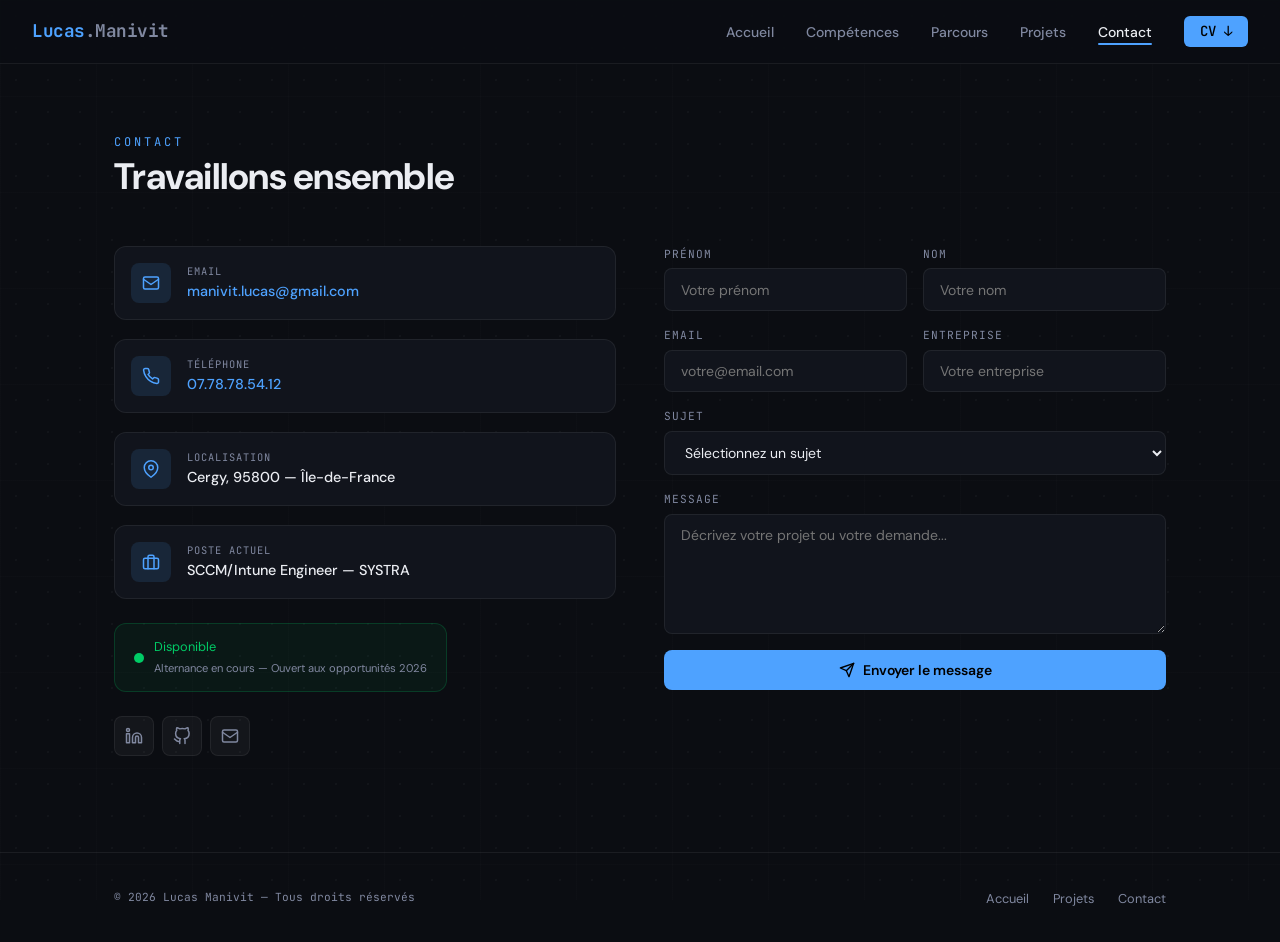
==== commit 21d17ef7: "feat(portfolio): +5 projets école, refonte Featured, nav 'Lucas.manivit', animations - Nav logo : 'L" ====
--- a/contact.html
+++ b/contact.html
@@ -20,9 +20,11 @@
 </head>
 <body>
 
+  <div class="scroll-progress" aria-hidden="true"></div>
+
   <!-- ========== NAV ========== -->
   <nav class="nav">
-    <a href="index.html" class="nav-logo">LM<span>.dev</span></a>
+    <a href="index.html" class="nav-logo">Lucas<span>.Manivit</span></a>
     <ul class="nav-links">
       <li><a href="index.html">Accueil</a></li>
       <li><a href="index.html#skills">Compétences</a></li>
--- a/assets/style.css
+++ b/assets/style.css
@@ -1436,6 +1436,85 @@
 }
 
 /* ============================================
+   ANIMATIONS (premium polish, low-cost)
+   ============================================ */
+
+/* Scroll progress bar (GPU-accelerated via transform) */
+.scroll-progress {
+  position: fixed;
+  top: 0;
+  left: 0;
+  width: 100%;
+  height: 2px;
+  background: linear-gradient(90deg, var(--accent) 0%, var(--accent-strong) 100%);
+  transform: scaleX(0);
+  transform-origin: left center;
+  z-index: 1001;
+  pointer-events: none;
+  will-change: transform;
+}
+
+/* Gradient border that fades in on card hover */
+.expertise-card, .featured-card { position: relative; isolation: isolate; }
+.expertise-card::after, .featured-card::after {
+  content: '';
+  position: absolute;
+  inset: 0;
+  border-radius: inherit;
+  padding: 1px;
+  background: linear-gradient(135deg, var(--accent) 0%, rgba(78,162,255,0.35) 35%, transparent 70%);
+  -webkit-mask:
+    linear-gradient(#000 0 0) content-box,
+    linear-gradient(#000 0 0);
+  -webkit-mask-composite: xor;
+          mask-composite: exclude;
+  opacity: 0;
+  transition: opacity 0.25s ease;
+  pointer-events: none;
+  z-index: -1;
+}
+.expertise-card:hover::after, .featured-card:hover::after { opacity: 1; }
+
+/* Micro-bounce sur l'icône au hover */
+.expertise-icon { transition: transform 0.22s cubic-bezier(0.34, 1.56, 0.64, 1); }
+.expertise-card:hover .expertise-icon { transform: translateY(-2px) scale(1.04); }
+
+/* Underline animé sur les liens nav (slide-in) */
+.nav-links a:not(.nav-cta) {
+  position: relative;
+}
+.nav-links a:not(.nav-cta)::after {
+  content: '';
+  position: absolute;
+  left: 50%;
+  bottom: -4px;
+  height: 2px;
+  width: 0;
+  background: var(--accent);
+  border-radius: 1px;
+  transition: width 0.22s ease, left 0.22s ease;
+}
+.nav-links a:not(.nav-cta):hover::after {
+  width: 100%;
+  left: 0;
+}
+/* L'active conserve son trait fixe (déjà défini plus haut), désactive le slide */
+.nav-links a.active::after { left: 0; width: 100%; transition: none; }
+
+/* Fade-in léger des metric chips à l'arrivée */
+.hero-metrics li {
+  opacity: 0;
+  transform: translateY(8px);
+  animation: chip-in 0.45s ease forwards;
+}
+.hero-metrics li:nth-child(1) { animation-delay: 0.10s; }
+.hero-metrics li:nth-child(2) { animation-delay: 0.20s; }
+.hero-metrics li:nth-child(3) { animation-delay: 0.30s; }
+@keyframes chip-in {
+  to { opacity: 1; transform: translateY(0); }
+}
+
+/* ============================================
    Reduced motion (a11y)
    ============================================ */
 @media (prefers-reduced-motion: reduce) {
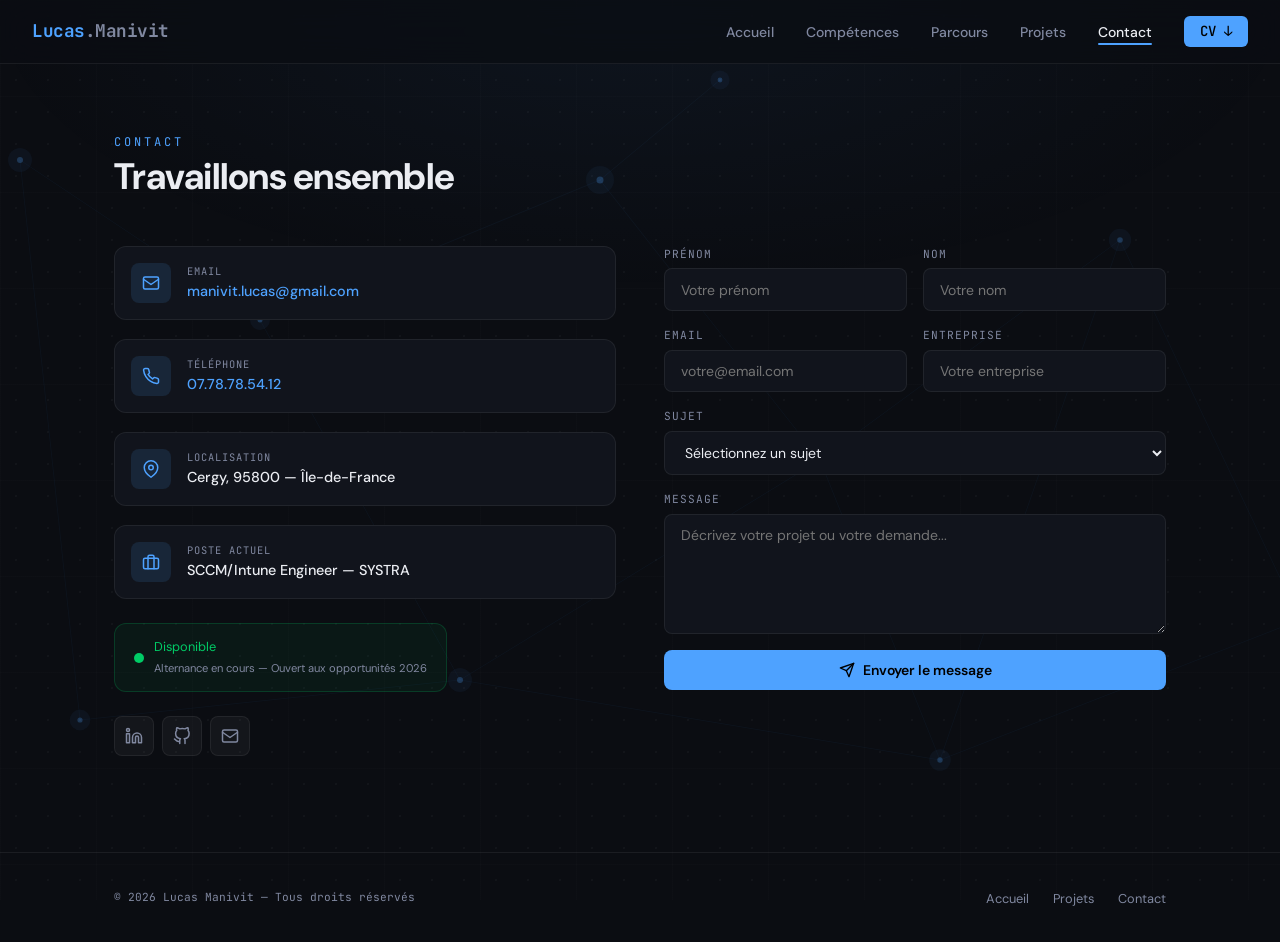
==== commit 1fd4027f: "feat(bg): add subtle animated network background Sober infrastructure-style topology behind page con" ====
--- a/contact.html
+++ b/contact.html
@@ -17,6 +17,8 @@
   <link rel="preconnect" href="https://fonts.gstatic.com" crossorigin>
   <link href="https://fonts.googleapis.com/css2?family=DM+Sans:wght@400;500;600;700;800&family=JetBrains+Mono:wght@400;500;600;700&display=swap" rel="stylesheet">
   <link rel="stylesheet" href="assets/style.css">
+  <link rel="stylesheet" href="assets/bg-network.css">
+  <script src="assets/bg-network.js" defer></script>
 </head>
 <body>
 
--- a/assets/bg-network.css
+++ b/assets/bg-network.css
@@ -0,0 +1,117 @@
+/* ============================================
+   ANIMATED NETWORK BACKGROUND
+   Sober, professional, infrastructure-style.
+   Sits behind .container content, above body::before grid.
+   ============================================ */
+
+.bg-network {
+  position: fixed;
+  inset: 0;
+  z-index: 0;
+  pointer-events: none;
+  overflow: hidden;
+  contain: strict;
+}
+
+.bg-network::before {
+  content: '';
+  position: absolute;
+  inset: 0;
+  background: radial-gradient(
+    ellipse 80% 50% at 50% 0%,
+    rgba(78, 162, 255, 0.055),
+    transparent 65%
+  );
+}
+
+.bg-network svg {
+  position: absolute;
+  inset: 0;
+  width: 100%;
+  height: 100%;
+  display: block;
+}
+
+.bg-network .net-line {
+  stroke: var(--accent, #4ea2ff);
+  stroke-width: 0.5;
+  stroke-opacity: 0.09;
+  stroke-linecap: round;
+  fill: none;
+}
+
+.bg-network .net-line--scan {
+  stroke: var(--accent-strong, #79b8ff);
+  stroke-width: 0.8;
+  stroke-opacity: 0;
+  stroke-linecap: round;
+  fill: none;
+  stroke-dasharray: 60 600;
+  animation: bg-net-scan 18s linear infinite;
+}
+
+.bg-network .net-line--scan.s2 { animation-duration: 22s; animation-delay: -7s; }
+.bg-network .net-line--scan.s3 { animation-duration: 15s; animation-delay: -3s; }
+.bg-network .net-line--scan.s4 { animation-duration: 26s; animation-delay: -11s; }
+
+.bg-network .net-node {
+  fill: var(--accent, #4ea2ff);
+  fill-opacity: 0.25;
+  transform-origin: center;
+  transform-box: fill-box;
+  animation: bg-net-pulse 7s ease-in-out infinite;
+}
+
+.bg-network .net-node--halo {
+  fill: var(--accent, #4ea2ff);
+  fill-opacity: 0.05;
+  animation: bg-net-halo 7s ease-in-out infinite;
+}
+
+/* Stagger node pulses so they don't all blink in sync */
+.bg-network .net-node.n1, .bg-network .net-node--halo.n1 { animation-delay: -0.4s; animation-duration: 7s; }
+.bg-network .net-node.n2, .bg-network .net-node--halo.n2 { animation-delay: -2.1s; animation-duration: 8s; }
+.bg-network .net-node.n3, .bg-network .net-node--halo.n3 { animation-delay: -4.3s; animation-duration: 6s; }
+.bg-network .net-node.n4, .bg-network .net-node--halo.n4 { animation-delay: -1.2s; animation-duration: 9s; }
+.bg-network .net-node.n5, .bg-network .net-node--halo.n5 { animation-delay: -5.0s; animation-duration: 7.5s; }
+.bg-network .net-node.n6, .bg-network .net-node--halo.n6 { animation-delay: -3.5s; animation-duration: 8.5s; }
+.bg-network .net-node.n7, .bg-network .net-node--halo.n7 { animation-delay: -0.9s; animation-duration: 6.5s; }
+.bg-network .net-node.n8, .bg-network .net-node--halo.n8 { animation-delay: -2.7s; animation-duration: 7.2s; }
+.bg-network .net-node.n9, .bg-network .net-node--halo.n9 { animation-delay: -4.8s; animation-duration: 8.8s; }
+.bg-network .net-node.n10, .bg-network .net-node--halo.n10 { animation-delay: -1.6s; animation-duration: 6.8s; }
+
+@keyframes bg-net-pulse {
+  0%, 100% { fill-opacity: 0.22; }
+  50%      { fill-opacity: 0.55; }
+}
+
+@keyframes bg-net-halo {
+  0%, 100% { fill-opacity: 0.03; }
+  50%      { fill-opacity: 0.10; }
+}
+
+@keyframes bg-net-scan {
+  0%   { stroke-dashoffset: 660;  stroke-opacity: 0; }
+  10%  { stroke-opacity: 0.28; }
+  50%  { stroke-opacity: 0.32; }
+  90%  { stroke-opacity: 0.20; }
+  100% { stroke-dashoffset: 0;    stroke-opacity: 0; }
+}
+
+/* Accessibility: respect user motion preference */
+@media (prefers-reduced-motion: reduce) {
+  .bg-network .net-node,
+  .bg-network .net-node--halo,
+  .bg-network .net-line--scan {
+    animation: none;
+  }
+  .bg-network .net-node       { fill-opacity: 0.35; }
+  .bg-network .net-node--halo { fill-opacity: 0.07; }
+  .bg-network .net-line--scan { stroke-opacity: 0.18; }
+}
+
+/* On very small screens, dim further so the network never competes with copy */
+@media (max-width: 640px) {
+  .bg-network .net-line       { stroke-opacity: 0.07; }
+  .bg-network .net-node       { fill-opacity: 0.18; }
+}
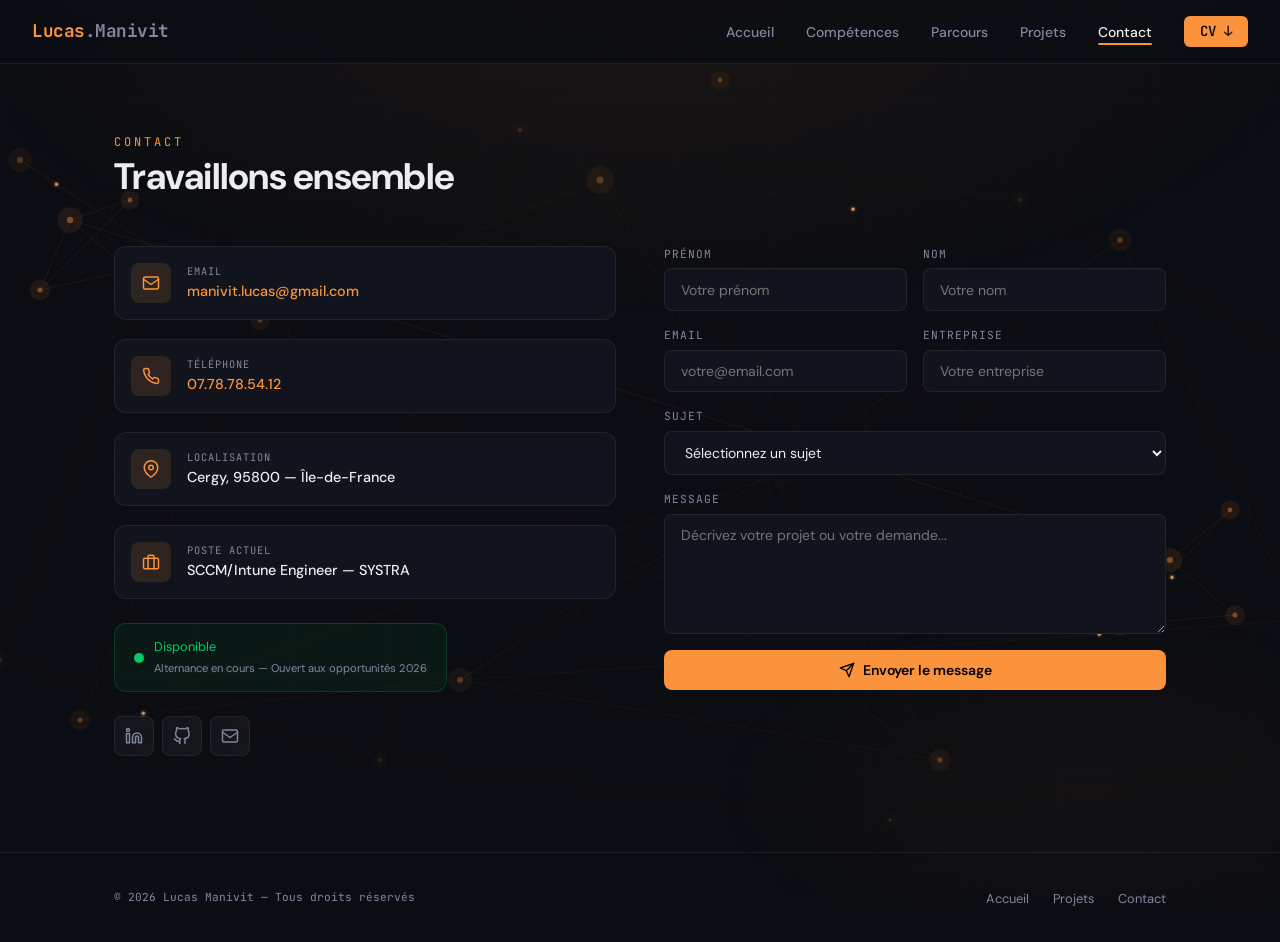
==== commit 33bcc60e: "feat: premium portfolio iteration — animated bg V2, orange palette, AI sections, hero rotator Major " ====
--- a/contact.html
+++ b/contact.html
@@ -4,7 +4,7 @@
   <meta charset="UTF-8">
   <meta name="viewport" content="width=device-width, initial-scale=1.0">
   <title>Contact — Lucas Manivit · SCCM / Intune Engineer</title>
-  <meta name="description" content="Contactez Lucas Manivit — SCCM/Intune Engineer en alternance chez SYSTRA, étudiant Réseaux &amp; Sécurité à ESIEE-IT. Disponible pour échanger sur des opportunités IT.">
+  <meta name="description" content="Contactez Lucas Manivit — Ingénieur SCCM/Intune en alternance chez SYSTRA, parcours ingénieur Réseaux &amp; Sécurité à ESIEE-IT (promotion 2026). Disponible pour échanger sur des opportunités IT.">
   <meta name="author" content="Lucas Manivit">
   <link rel="canonical" href="https://entimo.github.io/portfolio/contact.html">
   <meta property="og:type" content="website">
@@ -13,11 +13,13 @@
   <meta property="og:url" content="https://entimo.github.io/portfolio/contact.html">
   <meta property="og:image" content="https://entimo.github.io/portfolio/assets/profil.JPG">
   <meta name="theme-color" content="#0b0d12">
+  <meta name="color-scheme" content="dark">
   <link rel="preconnect" href="https://fonts.googleapis.com">
   <link rel="preconnect" href="https://fonts.gstatic.com" crossorigin>
   <link href="https://fonts.googleapis.com/css2?family=DM+Sans:wght@400;500;600;700;800&family=JetBrains+Mono:wght@400;500;600;700&display=swap" rel="stylesheet">
   <link rel="stylesheet" href="assets/style.css">
   <link rel="stylesheet" href="assets/bg-network.css">
+  <link rel="stylesheet" href="assets/premium.css">
   <script src="assets/bg-network.js" defer></script>
 </head>
 <body>
--- a/assets/style.css
+++ b/assets/style.css
@@ -14,10 +14,11 @@
   --text: #ebedf2;
   --text-soft: #b6bcc8;
   --text-dim: #8088a0;
-  --accent: #4ea2ff;
-  --accent-strong: #79b8ff;
-  --accent-glow: rgba(78, 162, 255, 0.12);
-  --accent-glow-strong: rgba(78, 162, 255, 0.22);
+  --accent: #fb923c;
+  --accent-strong: #fdba74;
+  --accent-glow: rgba(251, 146, 60, 0.12);
+  --accent-glow-strong: rgba(251, 146, 60, 0.22);
+  --accent-deep: #ea7c1f;
   --success: #4ade80;
   --border: rgba(235, 237, 242, 0.07);
   --border-strong: rgba(235, 237, 242, 0.12);
--- a/assets/bg-network.css
+++ b/assets/bg-network.css
@@ -1,7 +1,8 @@
 /* ============================================
-   ANIMATED NETWORK BACKGROUND
-   Sober, professional, infrastructure-style.
-   Sits behind .container content, above body::before grid.
+   ANIMATED NETWORK BACKGROUND — V2
+   Multi-layer depth, mouse parallax, traveling
+   light packets, breathing glow, abstract clusters.
+   Sober. Enterprise. Almost invisible — but alive.
    ============================================ */
 
 .bg-network {
@@ -11,20 +12,45 @@
   pointer-events: none;
   overflow: hidden;
   contain: strict;
+  animation: bg-breathe 22s ease-in-out infinite;
 }
 
+/* Soft radial glow centered upper viewport: a faint "data center light" */
 .bg-network::before {
   content: '';
   position: absolute;
   inset: 0;
   background: radial-gradient(
-    ellipse 80% 50% at 50% 0%,
-    rgba(78, 162, 255, 0.055),
+    ellipse 85% 55% at 50% 0%,
+    rgba(251, 146, 60, 0.07),
     transparent 65%
+  );
+  animation: bg-glow 16s ease-in-out infinite;
+}
+
+/* A second very subtle glow lower-right for asymmetry */
+.bg-network::after {
+  content: '';
+  position: absolute;
+  inset: 0;
+  background: radial-gradient(
+    ellipse 50% 35% at 85% 88%,
+    rgba(251, 146, 60, 0.04),
+    transparent 60%
   );
 }
 
-.bg-network svg {
+/* Each layer is an absolutely-positioned wrapper holding one SVG.
+   Layers translate independently via --px/--py CSS vars (set in JS). */
+.bg-network__layer {
+  position: absolute;
+  inset: 0;
+  will-change: transform;
+  transform: translate3d(var(--px, 0), var(--py, 0), 0);
+  transition: transform 0.35s cubic-bezier(.18,.7,.25,1);
+}
+
+.bg-network__layer svg {
   position: absolute;
   inset: 0;
   width: 100%;
@@ -32,86 +58,132 @@
   display: block;
 }
 
+/* ---- depth-tier styling ---- */
+/* Far layer: ultra faint, biggest parallax range */
+.bg-network__layer--far .net-line       { stroke-opacity: 0.06; stroke-width: 0.4; }
+.bg-network__layer--far .net-node       { fill-opacity: 0.14; }
+.bg-network__layer--far .net-node--halo { fill-opacity: 0.025; }
+
+/* Mid layer: baseline (original look) */
+.bg-network__layer--mid .net-line       { stroke-opacity: 0.10; stroke-width: 0.5; }
+.bg-network__layer--mid .net-node       { fill-opacity: 0.28; }
+.bg-network__layer--mid .net-node--halo { fill-opacity: 0.055; }
+
+/* Near layer: sharper, but very few elements (cluster only) */
+.bg-network__layer--near .net-line       { stroke-opacity: 0.14; stroke-width: 0.6; }
+.bg-network__layer--near .net-node       { fill-opacity: 0.42; }
+.bg-network__layer--near .net-node--halo { fill-opacity: 0.09; }
+
+/* ---- generic primitives ---- */
 .bg-network .net-line {
-  stroke: var(--accent, #4ea2ff);
-  stroke-width: 0.5;
-  stroke-opacity: 0.09;
+  stroke: var(--accent, #fb923c);
   stroke-linecap: round;
   fill: none;
 }
 
 .bg-network .net-line--scan {
-  stroke: var(--accent-strong, #79b8ff);
-  stroke-width: 0.8;
+  stroke: var(--accent-strong, #fdba74);
+  stroke-width: 0.9;
   stroke-opacity: 0;
   stroke-linecap: round;
   fill: none;
-  stroke-dasharray: 60 600;
-  animation: bg-net-scan 18s linear infinite;
+  stroke-dasharray: 70 700;
+  animation: bg-net-scan 19s linear infinite;
 }
-
-.bg-network .net-line--scan.s2 { animation-duration: 22s; animation-delay: -7s; }
-.bg-network .net-line--scan.s3 { animation-duration: 15s; animation-delay: -3s; }
-.bg-network .net-line--scan.s4 { animation-duration: 26s; animation-delay: -11s; }
+.bg-network .net-line--scan.s2 { animation-duration: 24s; animation-delay: -8s; stroke-width: 0.7; }
+.bg-network .net-line--scan.s3 { animation-duration: 16s; animation-delay: -3s; stroke-width: 1; }
+.bg-network .net-line--scan.s4 { animation-duration: 28s; animation-delay: -12s; stroke-width: 0.75; }
+.bg-network .net-line--scan.s5 { animation-duration: 21s; animation-delay: -5s; stroke-width: 0.85; }
 
 .bg-network .net-node {
-  fill: var(--accent, #4ea2ff);
-  fill-opacity: 0.25;
+  fill: var(--accent, #fb923c);
   transform-origin: center;
   transform-box: fill-box;
   animation: bg-net-pulse 7s ease-in-out infinite;
 }
 
 .bg-network .net-node--halo {
-  fill: var(--accent, #4ea2ff);
-  fill-opacity: 0.05;
+  fill: var(--accent, #fb923c);
   animation: bg-net-halo 7s ease-in-out infinite;
 }
 
-/* Stagger node pulses so they don't all blink in sync */
-.bg-network .net-node.n1, .bg-network .net-node--halo.n1 { animation-delay: -0.4s; animation-duration: 7s; }
-.bg-network .net-node.n2, .bg-network .net-node--halo.n2 { animation-delay: -2.1s; animation-duration: 8s; }
-.bg-network .net-node.n3, .bg-network .net-node--halo.n3 { animation-delay: -4.3s; animation-duration: 6s; }
-.bg-network .net-node.n4, .bg-network .net-node--halo.n4 { animation-delay: -1.2s; animation-duration: 9s; }
-.bg-network .net-node.n5, .bg-network .net-node--halo.n5 { animation-delay: -5.0s; animation-duration: 7.5s; }
-.bg-network .net-node.n6, .bg-network .net-node--halo.n6 { animation-delay: -3.5s; animation-duration: 8.5s; }
-.bg-network .net-node.n7, .bg-network .net-node--halo.n7 { animation-delay: -0.9s; animation-duration: 6.5s; }
-.bg-network .net-node.n8, .bg-network .net-node--halo.n8 { animation-delay: -2.7s; animation-duration: 7.2s; }
-.bg-network .net-node.n9, .bg-network .net-node--halo.n9 { animation-delay: -4.8s; animation-duration: 8.8s; }
-.bg-network .net-node.n10, .bg-network .net-node--halo.n10 { animation-delay: -1.6s; animation-duration: 6.8s; }
-
-@keyframes bg-net-pulse {
-  0%, 100% { fill-opacity: 0.22; }
-  50%      { fill-opacity: 0.55; }
+/* Travelling light packets — small circles riding along edges via animateMotion */
+.bg-network .net-packet {
+  fill: var(--accent-strong, #fdba74);
+  fill-opacity: 0.85;
+  filter: drop-shadow(0 0 2px rgba(251, 146, 60, 0.6));
 }
 
+/* Stagger pulses across 10+ nodes so they never blink in sync */
+.bg-network .net-node.n1,  .bg-network .net-node--halo.n1  { animation-delay: -0.4s; animation-duration: 7s; }
+.bg-network .net-node.n2,  .bg-network .net-node--halo.n2  { animation-delay: -2.1s; animation-duration: 8s; }
+.bg-network .net-node.n3,  .bg-network .net-node--halo.n3  { animation-delay: -4.3s; animation-duration: 6s; }
+.bg-network .net-node.n4,  .bg-network .net-node--halo.n4  { animation-delay: -1.2s; animation-duration: 9s; }
+.bg-network .net-node.n5,  .bg-network .net-node--halo.n5  { animation-delay: -5.0s; animation-duration: 7.5s; }
+.bg-network .net-node.n6,  .bg-network .net-node--halo.n6  { animation-delay: -3.5s; animation-duration: 8.5s; }
+.bg-network .net-node.n7,  .bg-network .net-node--halo.n7  { animation-delay: -0.9s; animation-duration: 6.5s; }
+.bg-network .net-node.n8,  .bg-network .net-node--halo.n8  { animation-delay: -2.7s; animation-duration: 7.2s; }
+.bg-network .net-node.n9,  .bg-network .net-node--halo.n9  { animation-delay: -4.8s; animation-duration: 8.8s; }
+.bg-network .net-node.n10, .bg-network .net-node--halo.n10 { animation-delay: -1.6s; animation-duration: 6.8s; }
+.bg-network .net-node.n11, .bg-network .net-node--halo.n11 { animation-delay: -3.0s; animation-duration: 7.6s; }
+.bg-network .net-node.n12, .bg-network .net-node--halo.n12 { animation-delay: -0.2s; animation-duration: 8.2s; }
+.bg-network .net-node.n13, .bg-network .net-node--halo.n13 { animation-delay: -4.0s; animation-duration: 6.9s; }
+.bg-network .net-node.n14, .bg-network .net-node--halo.n14 { animation-delay: -2.5s; animation-duration: 7.8s; }
+.bg-network .net-node.n15, .bg-network .net-node--halo.n15 { animation-delay: -5.5s; animation-duration: 6.4s; }
+.bg-network .net-node.n16, .bg-network .net-node--halo.n16 { animation-delay: -1.0s; animation-duration: 8.4s; }
+.bg-network .net-node.n17, .bg-network .net-node--halo.n17 { animation-delay: -3.8s; animation-duration: 7.1s; }
+.bg-network .net-node.n18, .bg-network .net-node--halo.n18 { animation-delay: -0.7s; animation-duration: 8.7s; }
+
+/* ---- keyframes ---- */
+@keyframes bg-net-pulse {
+  0%, 100% { fill-opacity: var(--pulse-min, 0.22); }
+  50%      { fill-opacity: var(--pulse-max, 0.55); }
+}
 @keyframes bg-net-halo {
-  0%, 100% { fill-opacity: 0.03; }
-  50%      { fill-opacity: 0.10; }
+  0%, 100% { fill-opacity: var(--halo-min, 0.03); }
+  50%      { fill-opacity: var(--halo-max, 0.10); }
 }
-
 @keyframes bg-net-scan {
-  0%   { stroke-dashoffset: 660;  stroke-opacity: 0; }
-  10%  { stroke-opacity: 0.28; }
-  50%  { stroke-opacity: 0.32; }
-  90%  { stroke-opacity: 0.20; }
+  0%   { stroke-dashoffset: 770;  stroke-opacity: 0; }
+  10%  { stroke-opacity: 0.30; }
+  50%  { stroke-opacity: 0.34; }
+  90%  { stroke-opacity: 0.22; }
   100% { stroke-dashoffset: 0;    stroke-opacity: 0; }
 }
 
-/* Accessibility: respect user motion preference */
+/* Whole-bg breathing — opacity oscillates very slowly */
+@keyframes bg-breathe {
+  0%, 100% { opacity: 0.92; }
+  50%      { opacity: 1.0; }
+}
+@keyframes bg-glow {
+  0%, 100% { opacity: 0.88; transform: scale(1); }
+  50%      { opacity: 1.0;  transform: scale(1.03); }
+}
+
+/* ---- accessibility / motion ---- */
 @media (prefers-reduced-motion: reduce) {
+  .bg-network,
+  .bg-network::before,
+  .bg-network__layer,
   .bg-network .net-node,
   .bg-network .net-node--halo,
-  .bg-network .net-line--scan {
-    animation: none;
+  .bg-network .net-line--scan,
+  .bg-network .net-packet {
+    animation: none !important;
+    transition: none !important;
   }
-  .bg-network .net-node       { fill-opacity: 0.35; }
-  .bg-network .net-node--halo { fill-opacity: 0.07; }
-  .bg-network .net-line--scan { stroke-opacity: 0.18; }
+  .bg-network__layer { transform: none !important; }
+  .bg-network .net-node      { fill-opacity: 0.35; }
+  .bg-network .net-node--halo{ fill-opacity: 0.07; }
+  .bg-network .net-line--scan{ stroke-opacity: 0.18; }
 }
 
-/* On very small screens, dim further so the network never competes with copy */
+/* ---- responsive dimming ---- */
 @media (max-width: 640px) {
-  .bg-network .net-line       { stroke-opacity: 0.07; }
-  .bg-network .net-node       { fill-opacity: 0.18; }
+  .bg-network__layer--far { display: none; } /* spare the GPU on phones */
+  .bg-network__layer--mid .net-line       { stroke-opacity: 0.07; }
+  .bg-network__layer--mid .net-node       { fill-opacity: 0.18; }
+  .bg-network__layer--near .net-line      { stroke-opacity: 0.10; }
+  .bg-network__layer--near .net-node      { fill-opacity: 0.30; }
 }
--- a/assets/premium.css
+++ b/assets/premium.css
@@ -0,0 +1,445 @@
+/* ============================================
+   PREMIUM ITERATION — additive styles
+   New sections (What I Build / AI & Automation)
+   and microinteraction polish across existing
+   components. Layered ON TOP of style.css —
+   does not override structural rules.
+   ============================================ */
+
+/* ============================================
+   Animated hero role rotation
+   Typewriter on .hero-rotating-role with a soft
+   blinking cursor. Reduced-motion fallback shown
+   in the static markup itself — JS bails early.
+   ============================================ */
+.hero-role.hero-role-dynamic {
+  display: flex;
+  flex-wrap: wrap;
+  align-items: baseline;
+  gap: 0.45rem 0.55rem;
+  /* lock height so role switches don't shove the layout */
+  min-height: 1.7em;
+}
+
+.hero-role-prefix {
+  color: var(--text-dim);
+  font-weight: 500;
+  letter-spacing: 0.06em;
+  text-transform: uppercase;
+  font-size: 0.78em;
+}
+
+.hero-rotating-role {
+  color: var(--accent);
+  font-weight: 600;
+  white-space: nowrap;
+}
+
+.hero-cursor {
+  display: inline-block;
+  width: 2px;
+  height: 1em;
+  background: var(--accent);
+  vertical-align: -0.12em;
+  margin-left: 1px;
+  border-radius: 1px;
+  animation: hero-cursor-blink 1.05s steps(2, start) infinite;
+}
+
+@keyframes hero-cursor-blink {
+  0%, 100% { opacity: 1; }
+  50%      { opacity: 0; }
+}
+
+/* Mini stack-line below the rotating role */
+.hero-role-stack {
+  margin-top: 0.4rem;
+  margin-bottom: 1.1rem;
+  font-family: var(--font-mono);
+  font-size: 0.78rem;
+  letter-spacing: 0.05em;
+  color: var(--text-dim);
+}
+
+/* Reduced motion: hide cursor (JS won't animate text anyway). */
+@media (prefers-reduced-motion: reduce) {
+  .hero-cursor { animation: none; opacity: 0; }
+}
+
+/* Mobile tuning: allow wrap and lighter prefix */
+@media (max-width: 640px) {
+  .hero-role.hero-role-dynamic {
+    flex-direction: row;
+    align-items: center;
+    justify-content: center;
+    text-align: center;
+  }
+  .hero-rotating-role { white-space: normal; }
+  .hero-role-stack {
+    font-size: 0.72rem;
+    text-align: center;
+  }
+}
+
+/* ---------- section lede (paragraphe sous le H2) ---------- */
+.section-lede {
+  margin-top: 0.75rem;
+  max-width: 60ch;
+  color: var(--text-soft);
+  font-size: 1rem;
+  line-height: 1.65;
+}
+
+/* ============================================
+   "What I Build" — pillars grid
+   ============================================ */
+.pillars-grid {
+  margin-top: 2rem;
+  display: grid;
+  gap: 1rem;
+  grid-template-columns: repeat(auto-fit, minmax(260px, 1fr));
+  list-style: none;
+  padding: 0;
+}
+
+.pillar {
+  position: relative;
+  background: var(--bg-card);
+  border: 1px solid var(--border);
+  border-radius: var(--radius);
+  padding: 1.25rem 1.25rem 1.1rem;
+  transition: transform 0.25s cubic-bezier(.18,.7,.25,1),
+              border-color 0.25s ease,
+              box-shadow 0.25s ease,
+              background 0.25s ease;
+  will-change: transform;
+}
+
+.pillar::before {
+  content: '';
+  position: absolute;
+  inset: -1px;
+  border-radius: inherit;
+  padding: 1px;
+  background: linear-gradient(135deg, transparent 40%, var(--accent-glow) 60%, transparent 90%);
+  -webkit-mask: linear-gradient(#000 0 0) content-box, linear-gradient(#000 0 0);
+  -webkit-mask-composite: xor;
+          mask-composite: exclude;
+  opacity: 0;
+  transition: opacity 0.25s ease;
+  pointer-events: none;
+}
+
+.pillar:hover {
+  transform: translateY(-3px);
+  border-color: var(--border-strong);
+  background: var(--bg-card-hover);
+  box-shadow: 0 8px 24px -12px var(--accent-glow);
+}
+.pillar:hover::before { opacity: 1; }
+
+.pillar-icon {
+  display: inline-flex;
+  align-items: center;
+  justify-content: center;
+  width: 38px;
+  height: 38px;
+  border-radius: var(--radius-sm);
+  background: rgba(251, 146, 60, 0.08);
+  color: var(--accent);
+  margin-bottom: 0.85rem;
+  transition: background 0.25s ease, color 0.25s ease;
+}
+.pillar-icon svg { width: 19px; height: 19px; }
+
+.pillar:hover .pillar-icon {
+  background: rgba(251, 146, 60, 0.14);
+  color: var(--accent-strong);
+}
+
+.pillar-title {
+  font-size: 1rem;
+  font-weight: 600;
+  letter-spacing: -0.005em;
+  margin-bottom: 0.4rem;
+  color: var(--text);
+}
+
+.pillar-desc {
+  font-size: 0.875rem;
+  line-height: 1.55;
+  color: var(--text-soft);
+}
+
+/* ============================================
+   "AI & Automation" — card grid
+   ============================================ */
+.ai-section {
+  position: relative;
+}
+.ai-section::after {
+  content: '';
+  position: absolute;
+  inset: auto 0 -10px 0;
+  height: 1px;
+  background: linear-gradient(90deg, transparent, var(--border-strong), transparent);
+  opacity: 0.6;
+}
+
+.ai-grid {
+  margin-top: 2rem;
+  display: grid;
+  gap: 1rem;
+  grid-template-columns: repeat(auto-fit, minmax(280px, 1fr));
+}
+
+.ai-card {
+  background: var(--bg-card);
+  border: 1px solid var(--border);
+  border-radius: var(--radius);
+  padding: 1.35rem 1.35rem 1.2rem;
+  display: flex;
+  flex-direction: column;
+  gap: 0.65rem;
+  transition: transform 0.25s cubic-bezier(.18,.7,.25,1),
+              border-color 0.25s ease,
+              box-shadow 0.25s ease,
+              background 0.25s ease;
+  will-change: transform;
+  position: relative;
+  overflow: hidden;
+}
+
+.ai-card::before {
+  content: '';
+  position: absolute;
+  top: 0;
+  left: 0;
+  right: 0;
+  height: 2px;
+  background: linear-gradient(90deg, transparent, var(--accent), transparent);
+  opacity: 0;
+  transform: translateX(-30%);
+  transition: opacity 0.3s ease, transform 0.6s cubic-bezier(.18,.7,.25,1);
+}
+
+.ai-card:hover {
+  transform: translateY(-3px);
+  border-color: var(--border-strong);
+  background: var(--bg-card-hover);
+  box-shadow: 0 10px 28px -14px var(--accent-glow-strong);
+}
+.ai-card:hover::before {
+  opacity: 0.85;
+  transform: translateX(0);
+}
+
+.ai-card-head {
+  display: flex;
+  align-items: center;
+  gap: 0.75rem;
+}
+
+.ai-card-icon {
+  display: inline-flex;
+  align-items: center;
+  justify-content: center;
+  width: 36px;
+  height: 36px;
+  border-radius: var(--radius-sm);
+  background: rgba(251, 146, 60, 0.09);
+  color: var(--accent);
+}
+.ai-card-icon svg { width: 18px; height: 18px; }
+
+.ai-card-tag {
+  font-family: var(--font-mono);
+  font-size: 0.7rem;
+  font-weight: 500;
+  letter-spacing: 0.04em;
+  text-transform: uppercase;
+  color: var(--accent);
+  padding: 0.25rem 0.55rem;
+  border-radius: 999px;
+  background: rgba(251, 146, 60, 0.08);
+  border: 1px solid rgba(251, 146, 60, 0.18);
+}
+
+.ai-card-title {
+  font-size: 1.08rem;
+  font-weight: 600;
+  letter-spacing: -0.005em;
+  color: var(--text);
+  line-height: 1.35;
+}
+
+.ai-card-desc {
+  font-size: 0.9rem;
+  line-height: 1.6;
+  color: var(--text-soft);
+  flex: 1;
+}
+
+.ai-card-tags {
+  list-style: none;
+  padding: 0;
+  display: flex;
+  flex-wrap: wrap;
+  gap: 0.4rem;
+  margin-top: 0.35rem;
+}
+.ai-card-tags li {
+  font-family: var(--font-mono);
+  font-size: 0.7rem;
+  letter-spacing: 0.02em;
+  color: var(--text-dim);
+  padding: 0.25rem 0.55rem;
+  border: 1px solid var(--border);
+  border-radius: 6px;
+  background: rgba(255, 255, 255, 0.015);
+  transition: color 0.2s ease, border-color 0.2s ease;
+}
+.ai-card:hover .ai-card-tags li {
+  color: var(--text-soft);
+  border-color: var(--border-strong);
+}
+
+/* ============================================
+   Featured project highlight (4 premium projects)
+   ============================================ */
+.project-card.project-card-featured {
+  border-color: rgba(251, 146, 60, 0.22);
+  background: linear-gradient(
+    180deg,
+    rgba(251, 146, 60, 0.025) 0%,
+    var(--bg-card) 60%
+  );
+  position: relative;
+}
+.project-card.project-card-featured::after {
+  content: 'À la une';
+  position: absolute;
+  top: 0.85rem;
+  right: 0.85rem;
+  font-family: var(--font-mono);
+  font-size: 0.65rem;
+  letter-spacing: 0.08em;
+  text-transform: uppercase;
+  color: var(--accent);
+  padding: 0.2rem 0.5rem;
+  border-radius: 999px;
+  background: rgba(251, 146, 60, 0.10);
+  border: 1px solid rgba(251, 146, 60, 0.25);
+  pointer-events: none;
+}
+.project-card.project-card-featured:hover {
+  border-color: rgba(251, 146, 60, 0.35);
+  box-shadow: 0 14px 32px -18px var(--accent-glow-strong);
+}
+
+/* ============================================
+   Microinteractions across existing components
+   ============================================ */
+
+/* Soft lift on featured & project cards */
+.featured-card,
+.project-card,
+.expertise-card,
+.info-card {
+  transition: transform 0.25s cubic-bezier(.18,.7,.25,1),
+              border-color 0.25s ease,
+              box-shadow 0.25s ease,
+              background 0.25s ease;
+  will-change: transform;
+}
+.featured-card:hover,
+.project-card:hover:not(.project-card-more) {
+  transform: translateY(-2px);
+  box-shadow: 0 10px 24px -14px var(--accent-glow);
+}
+.expertise-card:hover {
+  transform: translateY(-2px);
+  box-shadow: 0 8px 22px -14px var(--accent-glow);
+}
+
+/* Buttons — soft focus ring + smoother hover */
+.btn,
+.nav-cta,
+.filter-btn,
+.project-link,
+.projects-all-link {
+  transition: transform 0.18s ease,
+              background 0.2s ease,
+              color 0.2s ease,
+              border-color 0.2s ease,
+              box-shadow 0.2s ease;
+}
+.btn:focus-visible,
+.nav-cta:focus-visible,
+.filter-btn:focus-visible,
+.project-link:focus-visible,
+.projects-all-link:focus-visible,
+.social-btn:focus-visible {
+  outline: 2px solid var(--accent);
+  outline-offset: 2px;
+  border-radius: var(--radius-sm);
+}
+.btn-primary:hover { transform: translateY(-1px); }
+
+/* Skill badge gentle interactivity */
+.skill-badge {
+  transition: transform 0.18s ease,
+              border-color 0.2s ease,
+              background 0.2s ease;
+}
+.skill-badge:hover {
+  transform: translateY(-1px);
+  border-color: var(--border-strong);
+}
+
+/* Timeline dots get a soft glow when filled */
+.timeline-dot.filled {
+  box-shadow: 0 0 0 4px rgba(251, 146, 60, 0.12),
+              0 0 12px rgba(251, 146, 60, 0.18);
+}
+
+/* ============================================
+   Reduced motion: disable our hover transforms
+   ============================================ */
+@media (prefers-reduced-motion: reduce) {
+  .pillar,
+  .ai-card,
+  .featured-card,
+  .project-card,
+  .expertise-card,
+  .info-card,
+  .skill-badge,
+  .btn,
+  .pillar-icon,
+  .ai-card::before {
+    transition: none !important;
+    transform: none !important;
+  }
+  .pillar:hover,
+  .ai-card:hover,
+  .featured-card:hover,
+  .project-card:hover,
+  .expertise-card:hover { transform: none !important; }
+}
+
+/* ============================================
+   Mobile tuning
+   ============================================ */
+@media (max-width: 640px) {
+  .pillars-grid { gap: 0.75rem; }
+  .pillar { padding: 1rem; }
+  .ai-grid { gap: 0.75rem; }
+  .ai-card { padding: 1.1rem; }
+  .ai-card-title { font-size: 1rem; }
+  .section-lede { font-size: 0.95rem; }
+  .project-card.project-card-featured::after {
+    top: 0.7rem;
+    right: 0.7rem;
+    font-size: 0.6rem;
+  }
+}
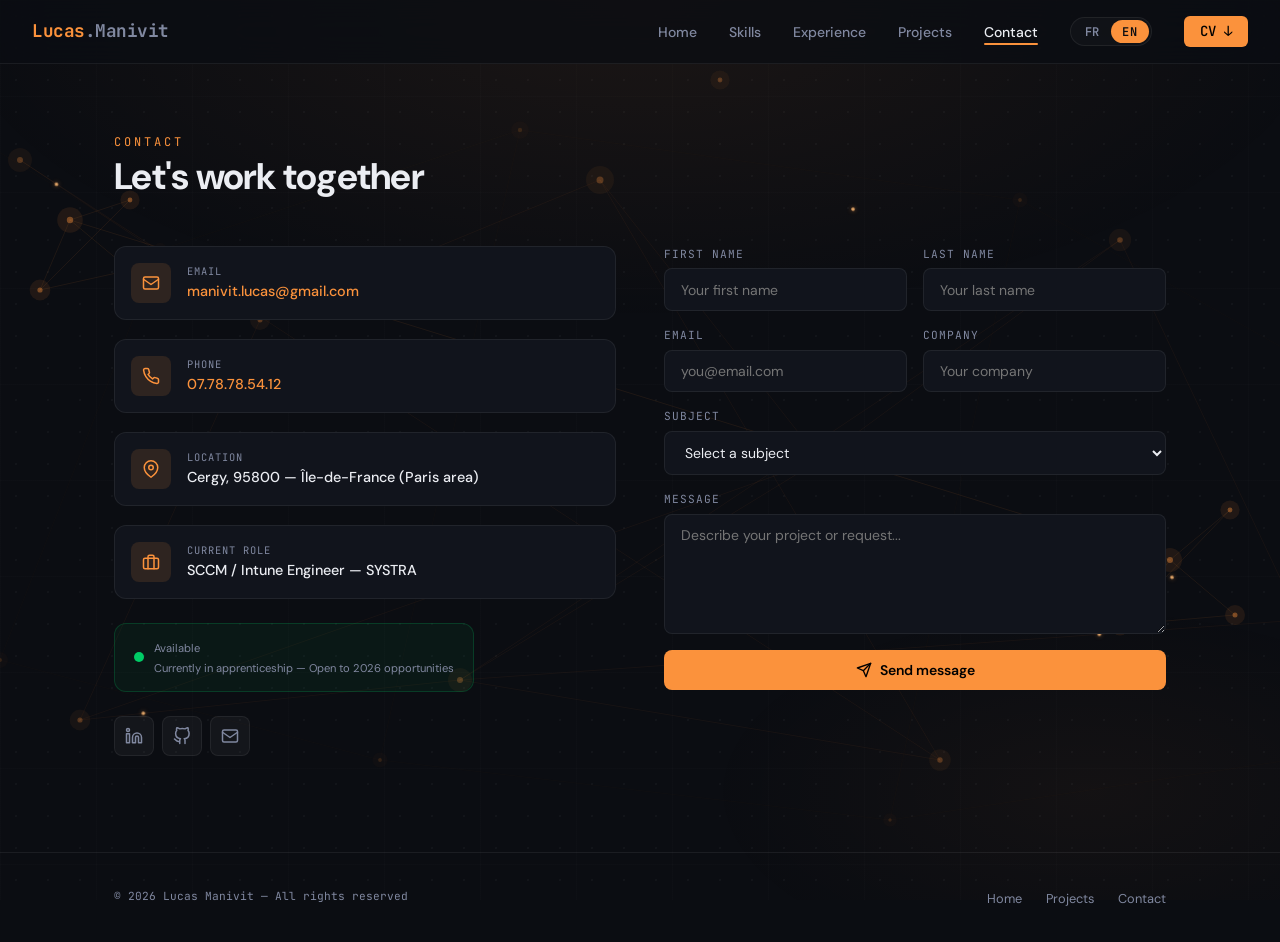
==== commit d7e76e28: "feat(i18n): bilingual FR/EN support + README + lang toggle in nav Adds full French/English support t" ====
--- a/contact.html
+++ b/contact.html
@@ -3,15 +3,20 @@
 <head>
   <meta charset="UTF-8">
   <meta name="viewport" content="width=device-width, initial-scale=1.0">
-  <title>Contact — Lucas Manivit · SCCM / Intune Engineer</title>
-  <meta name="description" content="Contactez Lucas Manivit — Ingénieur SCCM/Intune en alternance chez SYSTRA, parcours ingénieur Réseaux &amp; Sécurité à ESIEE-IT (promotion 2026). Disponible pour échanger sur des opportunités IT.">
+  <title data-i18n="meta.contact.title">Contact — Lucas Manivit · SCCM / Intune Engineer</title>
+  <meta name="description" data-i18n-content="meta.contact.description" content="Contactez Lucas Manivit — Ingénieur SCCM/Intune en alternance chez SYSTRA, parcours ingénieur Réseaux &amp; Sécurité à ESIEE-IT (promotion 2026). Disponible pour échanger sur des opportunités IT.">
   <meta name="author" content="Lucas Manivit">
   <link rel="canonical" href="https://entimo.github.io/portfolio/contact.html">
+  <link rel="alternate" hreflang="fr" href="https://entimo.github.io/portfolio/contact.html">
+  <link rel="alternate" hreflang="en" href="https://entimo.github.io/portfolio/contact.html?lang=en">
+  <link rel="alternate" hreflang="x-default" href="https://entimo.github.io/portfolio/contact.html">
   <meta property="og:type" content="website">
-  <meta property="og:title" content="Contact — Lucas Manivit">
-  <meta property="og:description" content="Disponible pour échanger sur des opportunités IT (SCCM, Intune, Réseaux &amp; Sécurité).">
+  <meta property="og:title" data-i18n-content="meta.contact.og.title" content="Contact — Lucas Manivit">
+  <meta property="og:description" data-i18n-content="meta.contact.og.description" content="Disponible pour échanger sur des opportunités IT (SCCM, Intune, Réseaux &amp; Sécurité).">
   <meta property="og:url" content="https://entimo.github.io/portfolio/contact.html">
   <meta property="og:image" content="https://entimo.github.io/portfolio/assets/profil.JPG">
+  <meta property="og:locale" content="fr_FR">
+  <meta property="og:locale:alternate" content="en_US">
   <meta name="theme-color" content="#0b0d12">
   <meta name="color-scheme" content="dark">
   <link rel="preconnect" href="https://fonts.googleapis.com">
@@ -20,25 +25,32 @@
   <link rel="stylesheet" href="assets/style.css">
   <link rel="stylesheet" href="assets/bg-network.css">
   <link rel="stylesheet" href="assets/premium.css">
+  <script src="assets/i18n.js" defer></script>
   <script src="assets/bg-network.js" defer></script>
 </head>
 <body>
 
   <div class="scroll-progress" aria-hidden="true"></div>
 
-  <!-- ========== NAV ========== -->
+  <!-- ========== NAV ========== --><!-- nav inherits same toggle pattern as index/projects -->
   <nav class="nav">
     <a href="index.html" class="nav-logo">Lucas<span>.Manivit</span></a>
     <ul class="nav-links">
-      <li><a href="index.html">Accueil</a></li>
-      <li><a href="index.html#skills">Compétences</a></li>
-      <li><a href="index.html#parcours">Parcours</a></li>
-      <li><a href="projects.html">Projets</a></li>
-      <li><a href="contact.html" class="active">Contact</a></li>
+      <li><a href="index.html" data-i18n="nav.home">Accueil</a></li>
+      <li><a href="index.html#skills" data-i18n="nav.skills">Compétences</a></li>
+      <li><a href="index.html#parcours" data-i18n="nav.path">Parcours</a></li>
+      <li><a href="projects.html" data-i18n="nav.projects">Projets</a></li>
+      <li><a href="contact.html" class="active" data-i18n="nav.contact">Contact</a></li>
+      <li class="nav-lang-item">
+        <div class="lang-toggle" role="group" data-i18n-aria="lang.toggle_aria" aria-label="Changer la langue">
+          <button type="button" data-lang="fr" aria-pressed="true" data-i18n-aria="lang.fr_aria" aria-label="Afficher en français">FR</button>
+          <button type="button" data-lang="en" aria-pressed="false" data-i18n-aria="lang.en_aria" aria-label="Switch to English">EN</button>
+        </div>
+      </li>
       <!-- PERSONNALISE ICI — Lien vers ton CV PDF -->
-      <li><a href="CV-Lucas-Manivit.pdf" download class="nav-cta" target="_blank" rel="noopener">CV ↓</a></li>
+      <li><a href="CV-Lucas-Manivit.pdf" download class="nav-cta" target="_blank" rel="noopener" data-i18n="nav.cv">CV ↓</a></li>
     </ul>
-    <button class="nav-hamburger" aria-label="Menu" aria-expanded="false">
+    <button class="nav-hamburger" data-i18n-aria="nav.menu_aria" aria-label="Menu" aria-expanded="false">
       <span></span><span></span><span></span>
     </button>
   </nav>
@@ -47,8 +59,8 @@
   <section class="section" style="padding-top:8rem; min-height:calc(100vh - 80px)">
     <div class="container">
       <div class="reveal">
-        <span class="section-label">Contact</span>
-        <h2 class="section-title">Travaillons ensemble</h2>
+        <span class="section-label" data-i18n="nav.contact">Contact</span>
+        <h2 class="section-title" data-i18n="contact.title">Travaillons ensemble</h2>
       </div>
 
       <div class="contact-grid">
@@ -62,7 +74,7 @@
                 <svg viewBox="0 0 24 24" fill="none" stroke="currentColor" stroke-width="2" stroke-linecap="round" stroke-linejoin="round"><rect x="2" y="4" width="20" height="16" rx="2"/><path d="M22 7l-10 7L2 7"/></svg>
               </div>
               <div class="contact-item-text">
-                <span class="contact-item-label">Email</span>
+                <span class="contact-item-label" data-i18n="contact.info.email">Email</span>
                 <a href="mailto:manivit.lucas@gmail.com?subject=Prise%20de%20contact%20-%20Portfolio%20Lucas%20Manivit" class="contact-item-value">manivit.lucas@gmail.com</a>
               </div>
             </div>
@@ -72,7 +84,7 @@
                 <svg viewBox="0 0 24 24" fill="none" stroke="currentColor" stroke-width="2" stroke-linecap="round" stroke-linejoin="round"><path d="M22 16.92v3a2 2 0 01-2.18 2 19.79 19.79 0 01-8.63-3.07 19.5 19.5 0 01-6-6 19.79 19.79 0 01-3.07-8.67A2 2 0 014.11 2h3a2 2 0 012 1.72 12.84 12.84 0 00.7 2.81 2 2 0 01-.45 2.11L8.09 9.91a16 16 0 006 6l1.27-1.27a2 2 0 012.11-.45 12.84 12.84 0 002.81.7A2 2 0 0122 16.92z"/></svg>
               </div>
               <div class="contact-item-text">
-                <span class="contact-item-label">Téléphone</span>
+                <span class="contact-item-label" data-i18n="contact.info.phone">Téléphone</span>
                 <a href="tel:+33778785412" class="contact-item-value">07.78.78.54.12</a>
               </div>
             </div>
@@ -82,8 +94,8 @@
                 <svg viewBox="0 0 24 24" fill="none" stroke="currentColor" stroke-width="2" stroke-linecap="round" stroke-linejoin="round"><path d="M21 10c0 7-9 13-9 13s-9-6-9-13a9 9 0 0118 0z"/><circle cx="12" cy="10" r="3"/></svg>
               </div>
               <div class="contact-item-text">
-                <span class="contact-item-label">Localisation</span>
-                <span class="contact-item-value">Cergy, 95800 — Île-de-France</span>
+                <span class="contact-item-label" data-i18n="contact.info.location">Localisation</span>
+                <span class="contact-item-value" data-i18n="contact.info.location.value">Cergy, 95800 — Île-de-France</span>
               </div>
             </div>
 
@@ -92,8 +104,8 @@
                 <svg viewBox="0 0 24 24" fill="none" stroke="currentColor" stroke-width="2" stroke-linecap="round" stroke-linejoin="round"><rect x="2" y="7" width="20" height="14" rx="2"/><path d="M16 21V5a2 2 0 00-2-2h-4a2 2 0 00-2 2v16"/></svg>
               </div>
               <div class="contact-item-text">
-                <span class="contact-item-label">Poste actuel</span>
-                <span class="contact-item-value">SCCM/Intune Engineer — SYSTRA</span>
+                <span class="contact-item-label" data-i18n="contact.info.role">Poste actuel</span>
+                <span class="contact-item-value" data-i18n="contact.info.role.value">SCCM/Intune Engineer — SYSTRA</span>
               </div>
             </div>
 
@@ -102,19 +114,19 @@
           <div class="availability-badge" style="margin-top:1.5rem">
             <div class="availability-dot"></div>
             <div class="availability-text">
-              Disponible
-              <span>Alternance en cours — Ouvert aux opportunités 2026</span>
+              <span data-i18n="contact.availability.title">Disponible</span>
+              <span data-i18n="contact.availability.desc">Alternance en cours — Ouvert aux opportunités 2026</span>
             </div>
           </div>
 
           <div class="contact-socials" style="margin-top:1.5rem">
-            <a href="https://www.linkedin.com/in/lucas-manivit/" class="social-btn" aria-label="LinkedIn" title="LinkedIn" target="_blank" rel="noopener">
+            <a href="https://www.linkedin.com/in/lucas-manivit/" class="social-btn" data-i18n-aria="hero.social.linkedin" data-i18n-title="hero.social.linkedin" aria-label="LinkedIn" title="LinkedIn" target="_blank" rel="noopener">
               <svg viewBox="0 0 24 24" fill="none" stroke="currentColor" stroke-width="2" stroke-linecap="round" stroke-linejoin="round"><path d="M16 8a6 6 0 016 6v7h-4v-7a2 2 0 00-4 0v7h-4v-7a6 6 0 016-6z"/><rect x="2" y="9" width="4" height="12"/><circle cx="4" cy="4" r="2"/></svg>
             </a>
-            <a href="https://github.com/entimo" class="social-btn" aria-label="GitHub" title="GitHub" target="_blank" rel="noopener">
+            <a href="https://github.com/entimo" class="social-btn" data-i18n-aria="hero.social.github" data-i18n-title="hero.social.github" aria-label="GitHub" title="GitHub" target="_blank" rel="noopener">
               <svg viewBox="0 0 24 24" fill="none" stroke="currentColor" stroke-width="2" stroke-linecap="round" stroke-linejoin="round"><path d="M9 19c-5 1.5-5-2.5-7-3m14 6v-3.87a3.37 3.37 0 00-.94-2.61c3.14-.35 6.44-1.54 6.44-7A5.44 5.44 0 0020 4.77 5.07 5.07 0 0019.91 1S18.73.65 16 2.48a13.38 13.38 0 00-7 0C6.27.65 5.09 1 5.09 1A5.07 5.07 0 005 4.77a5.44 5.44 0 00-1.5 3.78c0 5.42 3.3 6.61 6.44 7A3.37 3.37 0 009 18.13V22"/></svg>
             </a>
-            <a href="mailto:manivit.lucas@gmail.com?subject=Prise%20de%20contact%20-%20Portfolio%20Lucas%20Manivit" class="social-btn" title="Email">
+            <a href="mailto:manivit.lucas@gmail.com?subject=Prise%20de%20contact%20-%20Portfolio%20Lucas%20Manivit" class="social-btn" data-i18n-title="hero.social.email" title="Email">
               <svg viewBox="0 0 24 24" fill="none" stroke="currentColor" stroke-width="2" stroke-linecap="round" stroke-linejoin="round"><rect x="2" y="4" width="20" height="16" rx="2"/><path d="M22 7l-10 7L2 7"/></svg>
             </a>
           </div>
@@ -125,49 +137,49 @@
           <form id="contact-form" class="contact-form">
             <div class="form-row">
               <div class="form-group">
-                <label for="firstname">Prénom</label>
-                <input type="text" id="firstname" name="firstname" placeholder="Votre prénom" required>
-              </div>
-              <div class="form-group">
-                <label for="lastname">Nom</label>
-                <input type="text" id="lastname" name="lastname" placeholder="Votre nom" required>
+                <label for="firstname" data-i18n="contact.form.firstname">Prénom</label>
+                <input type="text" id="firstname" name="firstname" data-i18n-placeholder="contact.form.firstname.ph" placeholder="Votre prénom" required>
+              </div>
+              <div class="form-group">
+                <label for="lastname" data-i18n="contact.form.lastname">Nom</label>
+                <input type="text" id="lastname" name="lastname" data-i18n-placeholder="contact.form.lastname.ph" placeholder="Votre nom" required>
               </div>
             </div>
 
             <div class="form-row">
               <div class="form-group">
-                <label for="email">Email</label>
-                <input type="email" id="email" name="email" placeholder="votre@email.com" required>
-              </div>
-              <div class="form-group">
-                <label for="company">Entreprise</label>
-                <input type="text" id="company" name="company" placeholder="Votre entreprise">
+                <label for="email" data-i18n="contact.form.email">Email</label>
+                <input type="email" id="email" name="email" data-i18n-placeholder="contact.form.email.ph" placeholder="votre@email.com" required>
+              </div>
+              <div class="form-group">
+                <label for="company" data-i18n="contact.form.company">Entreprise</label>
+                <input type="text" id="company" name="company" data-i18n-placeholder="contact.form.company.ph" placeholder="Votre entreprise">
               </div>
             </div>
 
             <div class="form-group">
-              <label for="subject">Sujet</label>
+              <label for="subject" data-i18n="contact.form.subject">Sujet</label>
               <select id="subject" name="subject">
-                <option value="">Sélectionnez un sujet</option>
-                <option value="opportunite">Opportunité professionnelle</option>
-                <option value="projet">Proposition de projet</option>
-                <option value="collaboration">Collaboration</option>
-                <option value="autre">Autre</option>
+                <option value="" data-i18n="contact.form.subject.default">Sélectionnez un sujet</option>
+                <option value="opportunite" data-i18n="contact.form.subject.opp">Opportunité professionnelle</option>
+                <option value="projet" data-i18n="contact.form.subject.project">Proposition de projet</option>
+                <option value="collaboration" data-i18n="contact.form.subject.collab">Collaboration</option>
+                <option value="autre" data-i18n="contact.form.subject.other">Autre</option>
               </select>
             </div>
 
             <div class="form-group">
-              <label for="message">Message</label>
-              <textarea id="message" name="message" placeholder="Décrivez votre projet ou votre demande..." required></textarea>
+              <label for="message" data-i18n="contact.form.message">Message</label>
+              <textarea id="message" name="message" data-i18n-placeholder="contact.form.message.ph" placeholder="Décrivez votre projet ou votre demande..." required></textarea>
             </div>
 
             <button type="submit" class="btn btn-primary" style="width:100%;justify-content:center">
               <svg width="16" height="16" viewBox="0 0 24 24" fill="none" stroke="currentColor" stroke-width="2" stroke-linecap="round" stroke-linejoin="round"><line x1="22" y1="2" x2="11" y2="13"/><polygon points="22 2 15 22 11 13 2 9 22 2"/></svg>
-              Envoyer le message
+              <span data-i18n="contact.form.submit">Envoyer le message</span>
             </button>
           </form>
 
-          <div id="form-success" class="form-success">
+          <div id="form-success" class="form-success" data-i18n="contact.form.success">
             ✓ Message envoyé avec succès ! Je vous répondrai dans les plus brefs délais.
           </div>
         </div>
@@ -180,18 +192,18 @@
   <footer class="footer">
     <div class="container">
       <div class="footer-content">
-        <span class="footer-text">© 2026 Lucas Manivit — Tous droits réservés</span>
+        <span class="footer-text" data-i18n="footer.rights">© 2026 Lucas Manivit — Tous droits réservés</span>
         <ul class="footer-links">
-          <li><a href="index.html">Accueil</a></li>
-          <li><a href="projects.html">Projets</a></li>
-          <li><a href="contact.html">Contact</a></li>
+          <li><a href="index.html" data-i18n="nav.home">Accueil</a></li>
+          <li><a href="projects.html" data-i18n="nav.projects">Projets</a></li>
+          <li><a href="contact.html" data-i18n="nav.contact">Contact</a></li>
         </ul>
       </div>
     </div>
   </footer>
 
   <!-- Scroll to top -->
-  <button class="scroll-top" aria-label="Retour en haut">
+  <button class="scroll-top" data-i18n-aria="footer.scrolltop_aria" aria-label="Retour en haut">
     <svg viewBox="0 0 24 24" fill="none" stroke="currentColor" stroke-width="2" stroke-linecap="round" stroke-linejoin="round"><polyline points="18 15 12 9 6 15"/></svg>
   </button>
 
--- a/assets/premium.css
+++ b/assets/premium.css
@@ -5,6 +5,56 @@
    components. Layered ON TOP of style.css —
    does not override structural rules.
    ============================================ */
+
+/* ============================================
+   Language toggle (FR / EN)
+   Sits in the nav, just before the CV CTA.
+   ============================================ */
+.nav-lang-item { display: flex; align-items: center; }
+
+.lang-toggle {
+  display: inline-flex;
+  align-items: stretch;
+  background: rgba(255, 255, 255, 0.025);
+  border: 1px solid var(--border);
+  border-radius: 999px;
+  padding: 2px;
+  gap: 0;
+}
+
+.lang-toggle button {
+  appearance: none;
+  border: 0;
+  background: transparent;
+  color: var(--text-dim);
+  font: 600 0.75rem/1 var(--font-mono);
+  letter-spacing: 0.06em;
+  padding: 0.35rem 0.7rem;
+  border-radius: 999px;
+  cursor: pointer;
+  transition: color 0.2s ease, background 0.2s ease;
+}
+
+.lang-toggle button:hover { color: var(--text-soft); }
+
+.lang-toggle button.is-active {
+  background: var(--accent);
+  color: #0b0d12;
+}
+
+.lang-toggle button:focus-visible {
+  outline: 2px solid var(--accent);
+  outline-offset: 2px;
+}
+
+@media (prefers-reduced-motion: reduce) {
+  .lang-toggle button { transition: none; }
+}
+
+@media (max-width: 860px) {
+  .nav-lang-item { order: -1; margin-right: auto; }
+  .lang-toggle button { padding: 0.3rem 0.55rem; }
+}
 
 /* ============================================
    Animated hero role rotation
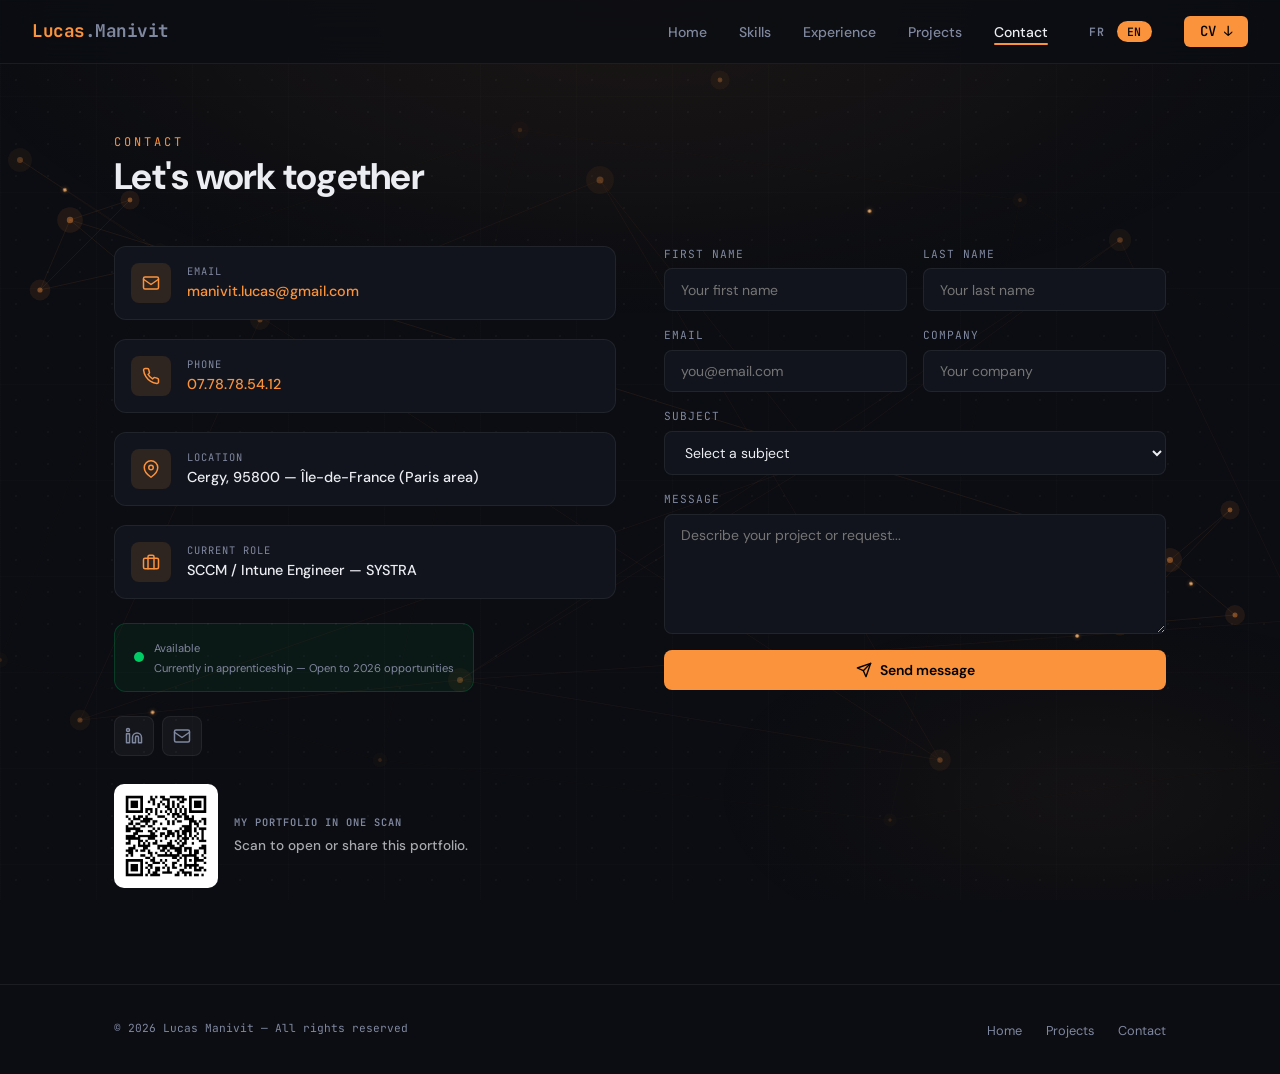
==== commit d4e300e9: "feat: Orkestra IA flagship, remove GitHub links, working contact form + QR - Replace FlowArchitect A" ====
--- a/contact.html
+++ b/contact.html
@@ -123,18 +123,28 @@
             <a href="https://www.linkedin.com/in/lucas-manivit/" class="social-btn" data-i18n-aria="hero.social.linkedin" data-i18n-title="hero.social.linkedin" aria-label="LinkedIn" title="LinkedIn" target="_blank" rel="noopener">
               <svg viewBox="0 0 24 24" fill="none" stroke="currentColor" stroke-width="2" stroke-linecap="round" stroke-linejoin="round"><path d="M16 8a6 6 0 016 6v7h-4v-7a2 2 0 00-4 0v7h-4v-7a6 6 0 016-6z"/><rect x="2" y="9" width="4" height="12"/><circle cx="4" cy="4" r="2"/></svg>
             </a>
-            <a href="https://github.com/entimo" class="social-btn" data-i18n-aria="hero.social.github" data-i18n-title="hero.social.github" aria-label="GitHub" title="GitHub" target="_blank" rel="noopener">
-              <svg viewBox="0 0 24 24" fill="none" stroke="currentColor" stroke-width="2" stroke-linecap="round" stroke-linejoin="round"><path d="M9 19c-5 1.5-5-2.5-7-3m14 6v-3.87a3.37 3.37 0 00-.94-2.61c3.14-.35 6.44-1.54 6.44-7A5.44 5.44 0 0020 4.77 5.07 5.07 0 0019.91 1S18.73.65 16 2.48a13.38 13.38 0 00-7 0C6.27.65 5.09 1 5.09 1A5.07 5.07 0 005 4.77a5.44 5.44 0 00-1.5 3.78c0 5.42 3.3 6.61 6.44 7A3.37 3.37 0 009 18.13V22"/></svg>
-            </a>
             <a href="mailto:manivit.lucas@gmail.com?subject=Prise%20de%20contact%20-%20Portfolio%20Lucas%20Manivit" class="social-btn" data-i18n-title="hero.social.email" title="Email">
               <svg viewBox="0 0 24 24" fill="none" stroke="currentColor" stroke-width="2" stroke-linecap="round" stroke-linejoin="round"><rect x="2" y="4" width="20" height="16" rx="2"/><path d="M22 7l-10 7L2 7"/></svg>
             </a>
           </div>
+
+          <div class="contact-qr" style="margin-top:1.75rem;display:flex;align-items:center;gap:1rem;">
+            <img src="assets/qr-code.png" alt="QR code vers le portfolio de Lucas Manivit" width="104" height="104" loading="lazy" style="border-radius:10px;background:#fff;padding:7px;flex-shrink:0;">
+            <div>
+              <div class="contact-item-label" data-i18n="contact.qr.title" style="font-weight:600;margin-bottom:.25rem;">Mon portfolio en un scan</div>
+              <div class="contact-item-value" data-i18n="contact.qr.desc" style="opacity:.7;font-size:.85rem;">Scannez pour ouvrir ou partager ce portfolio.</div>
+            </div>
+          </div>
         </div>
 
         <!-- Colonne droite : Formulaire -->
         <div class="reveal">
-          <form id="contact-form" class="contact-form">
+          <form id="contact-form" class="contact-form" action="https://formsubmit.co/manivit.lucas@gmail.com" method="POST">
+            <!-- FormSubmit config (no backend, no signup) — first submit triggers a one-time activation email -->
+            <input type="hidden" name="_subject" value="Nouveau contact via le portfolio">
+            <input type="hidden" name="_captcha" value="false">
+            <input type="hidden" name="_template" value="table">
+            <input type="text" name="_honey" style="display:none" tabindex="-1" autocomplete="off" aria-hidden="true">
             <div class="form-row">
               <div class="form-group">
                 <label for="firstname" data-i18n="contact.form.firstname">Prénom</label>
--- a/assets/premium.css
+++ b/assets/premium.css
@@ -14,22 +14,22 @@
 
 .lang-toggle {
   display: inline-flex;
-  align-items: stretch;
-  background: rgba(255, 255, 255, 0.025);
-  border: 1px solid var(--border);
-  border-radius: 999px;
-  padding: 2px;
-  gap: 0;
+  align-items: center;
+  background: transparent;
+  border: 0;
+  padding: 0;
+  gap: 0.15rem;
 }
 
 .lang-toggle button {
+  -webkit-appearance: none;
   appearance: none;
   border: 0;
   background: transparent;
   color: var(--text-dim);
-  font: 600 0.75rem/1 var(--font-mono);
-  letter-spacing: 0.06em;
-  padding: 0.35rem 0.7rem;
+  font: 600 0.72rem/1 var(--font-mono);
+  letter-spacing: 0.08em;
+  padding: 0.32rem 0.6rem;
   border-radius: 999px;
   cursor: pointer;
   transition: color 0.2s ease, background 0.2s ease;
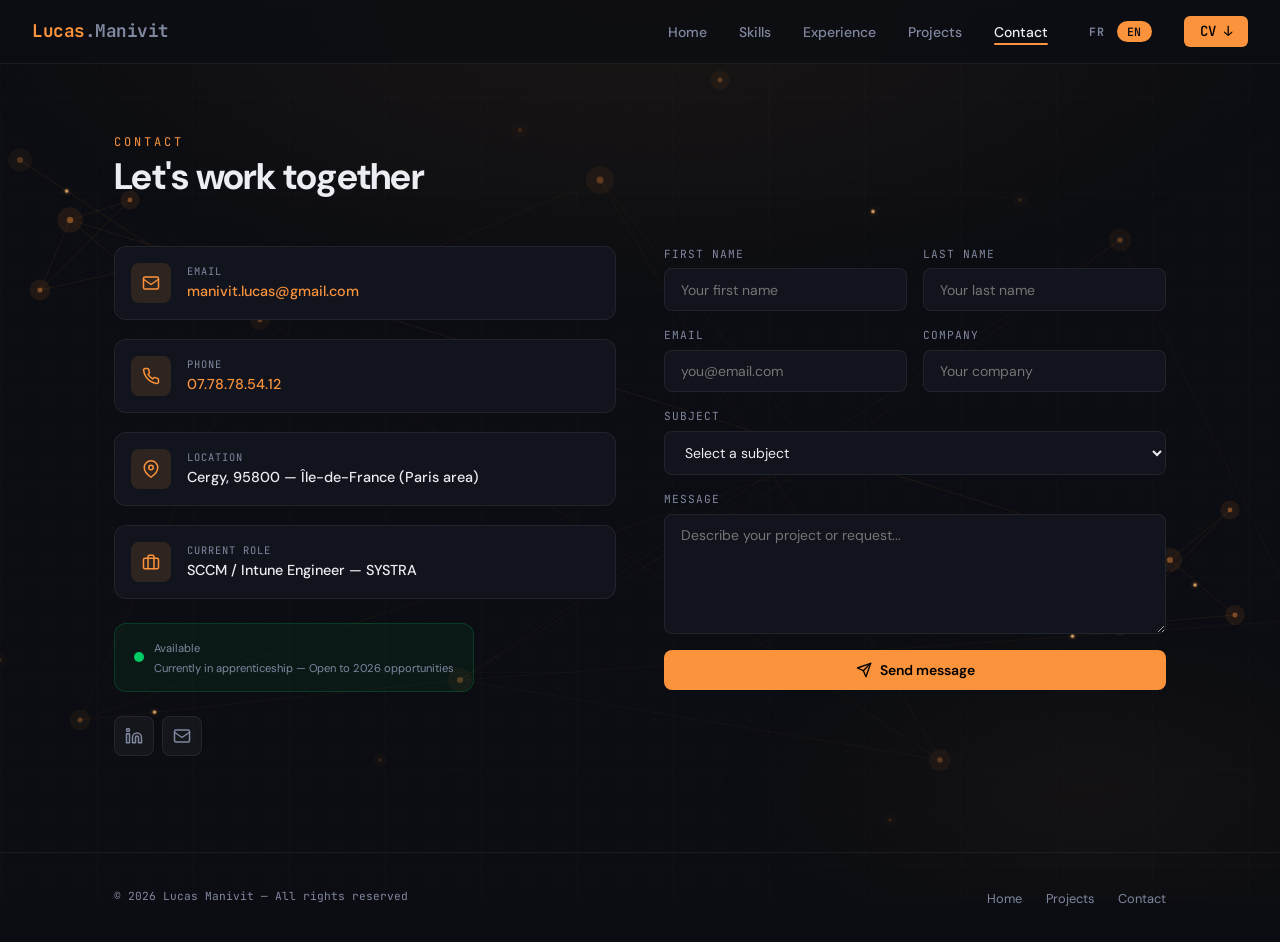
==== commit 1ce96a14: "revert: remove portfolio QR code from contact page (circular — QR pointed to the portfolio itself) C" ====
--- a/contact.html
+++ b/contact.html
@@ -127,14 +127,6 @@
               <svg viewBox="0 0 24 24" fill="none" stroke="currentColor" stroke-width="2" stroke-linecap="round" stroke-linejoin="round"><rect x="2" y="4" width="20" height="16" rx="2"/><path d="M22 7l-10 7L2 7"/></svg>
             </a>
           </div>
-
-          <div class="contact-qr" style="margin-top:1.75rem;display:flex;align-items:center;gap:1rem;">
-            <img src="assets/qr-code.png" alt="QR code vers le portfolio de Lucas Manivit" width="104" height="104" loading="lazy" style="border-radius:10px;background:#fff;padding:7px;flex-shrink:0;">
-            <div>
-              <div class="contact-item-label" data-i18n="contact.qr.title" style="font-weight:600;margin-bottom:.25rem;">Mon portfolio en un scan</div>
-              <div class="contact-item-value" data-i18n="contact.qr.desc" style="opacity:.7;font-size:.85rem;">Scannez pour ouvrir ou partager ce portfolio.</div>
-            </div>
-          </div>
         </div>
 
         <!-- Colonne droite : Formulaire -->
